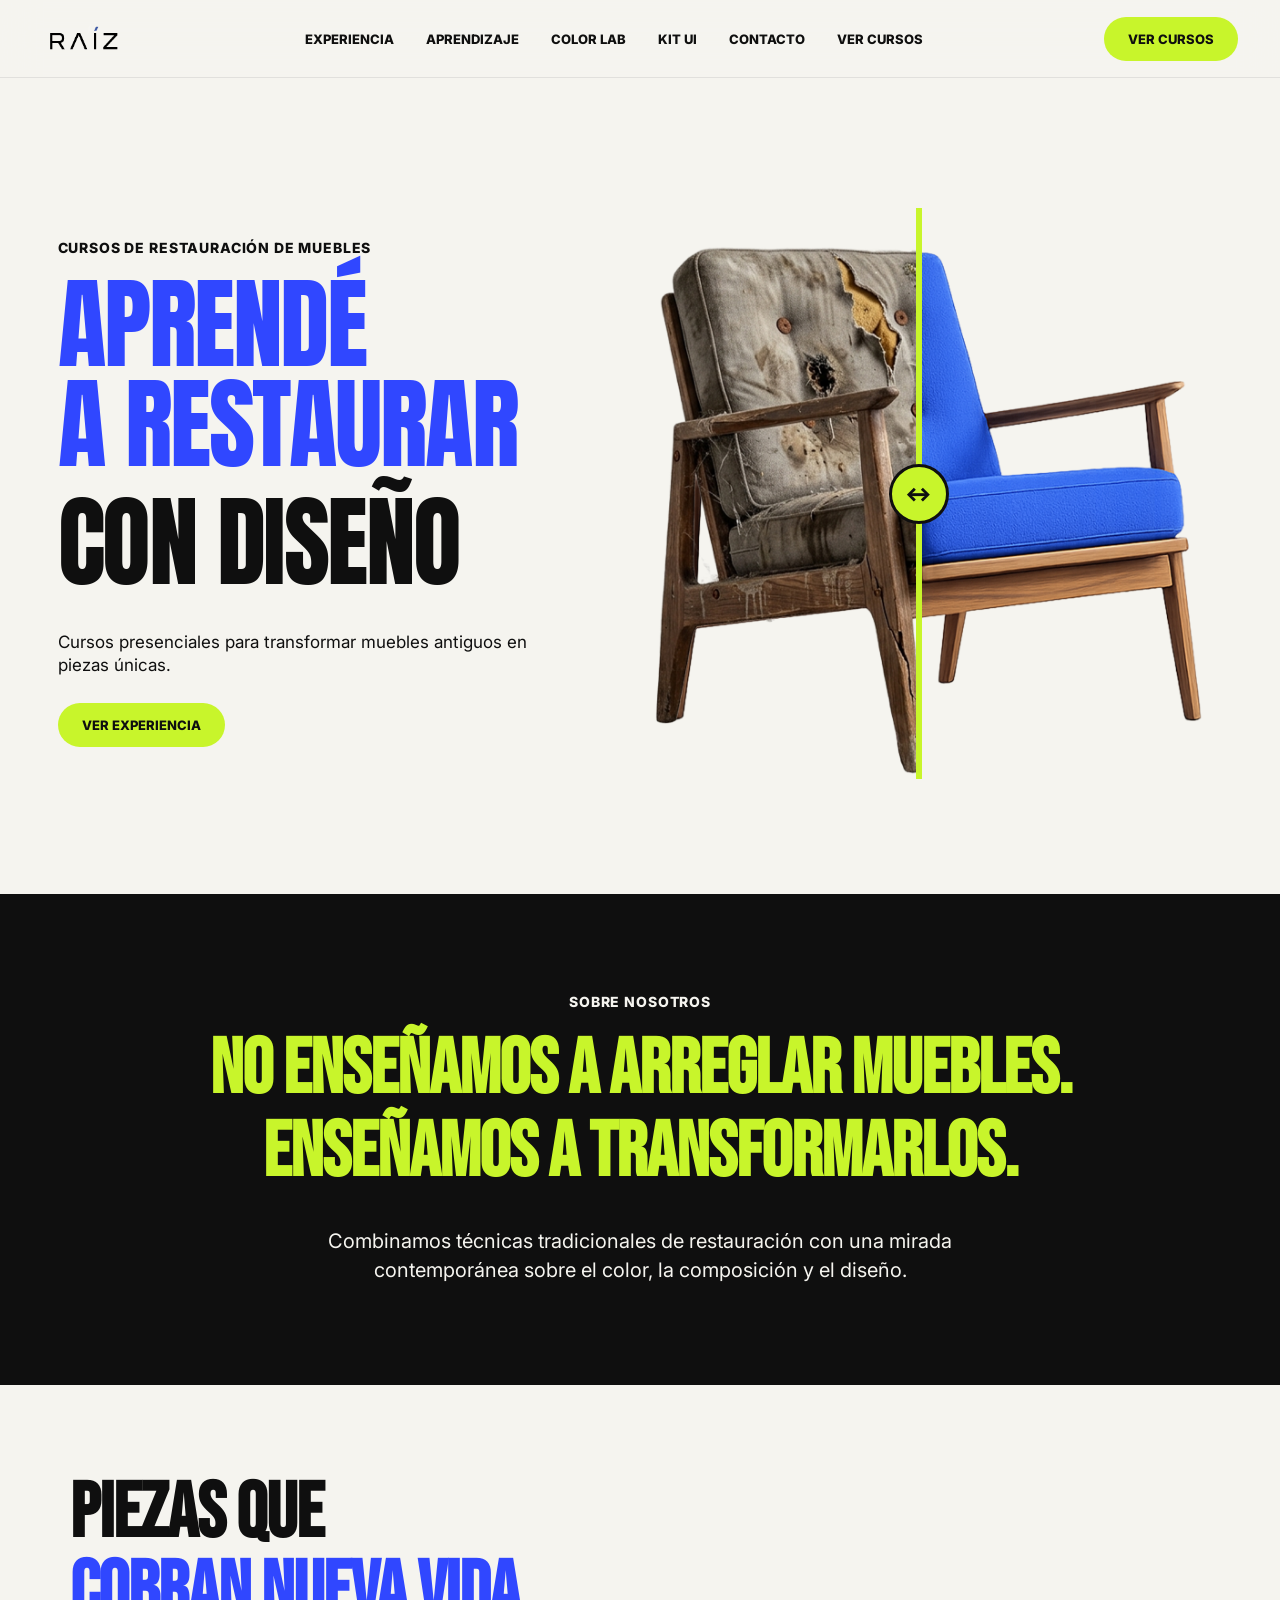
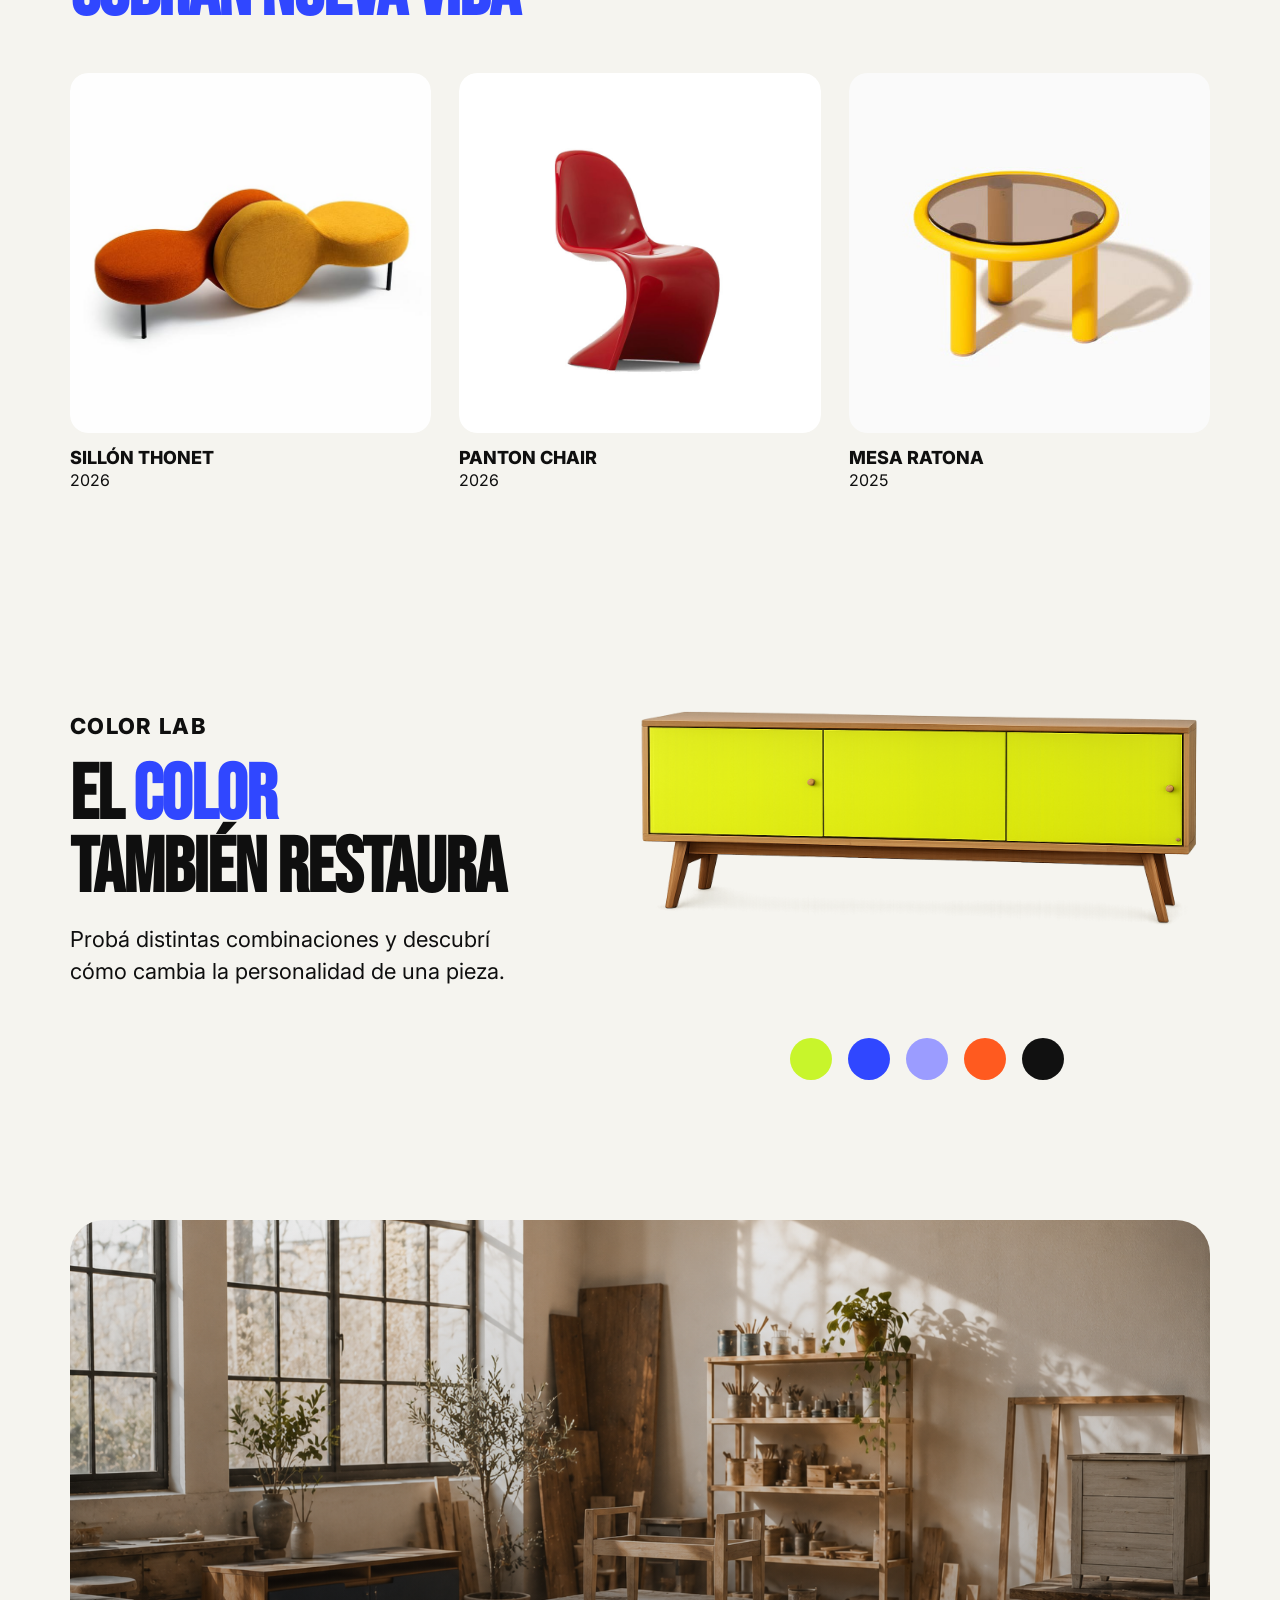
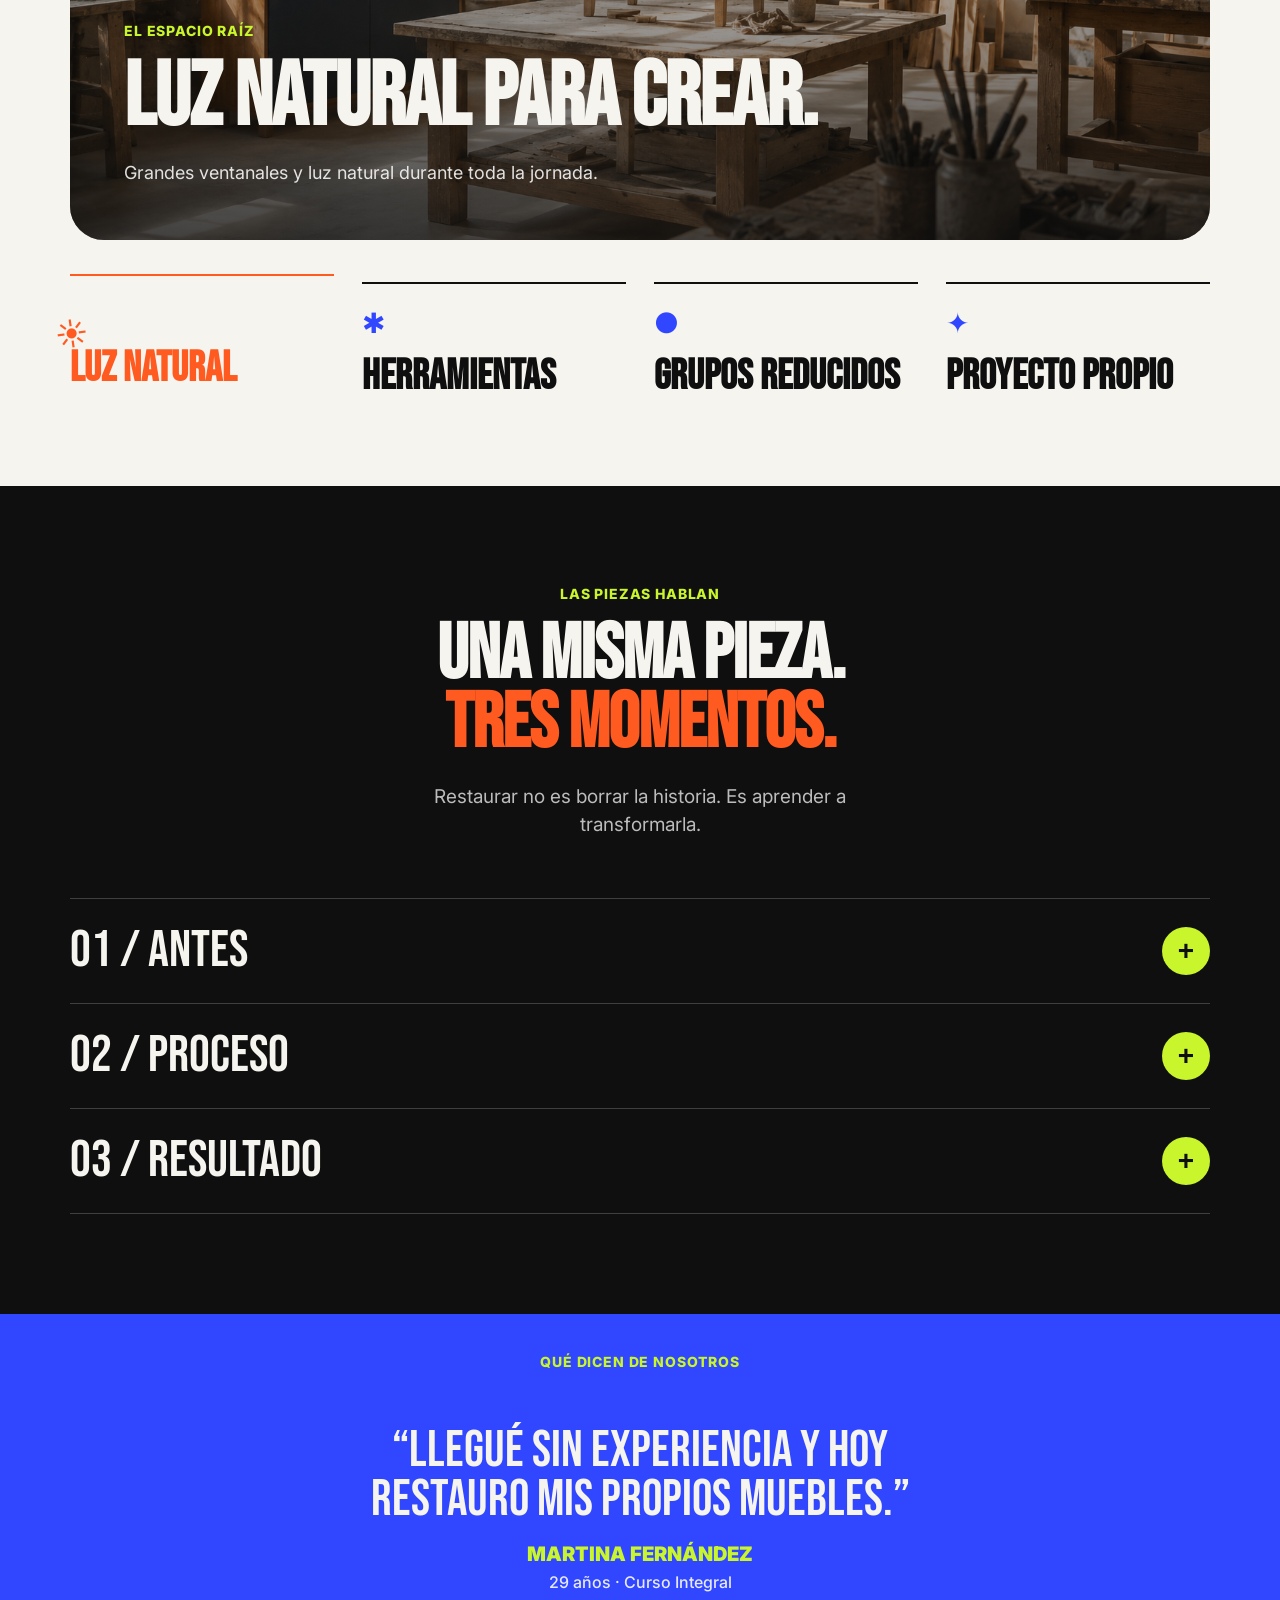
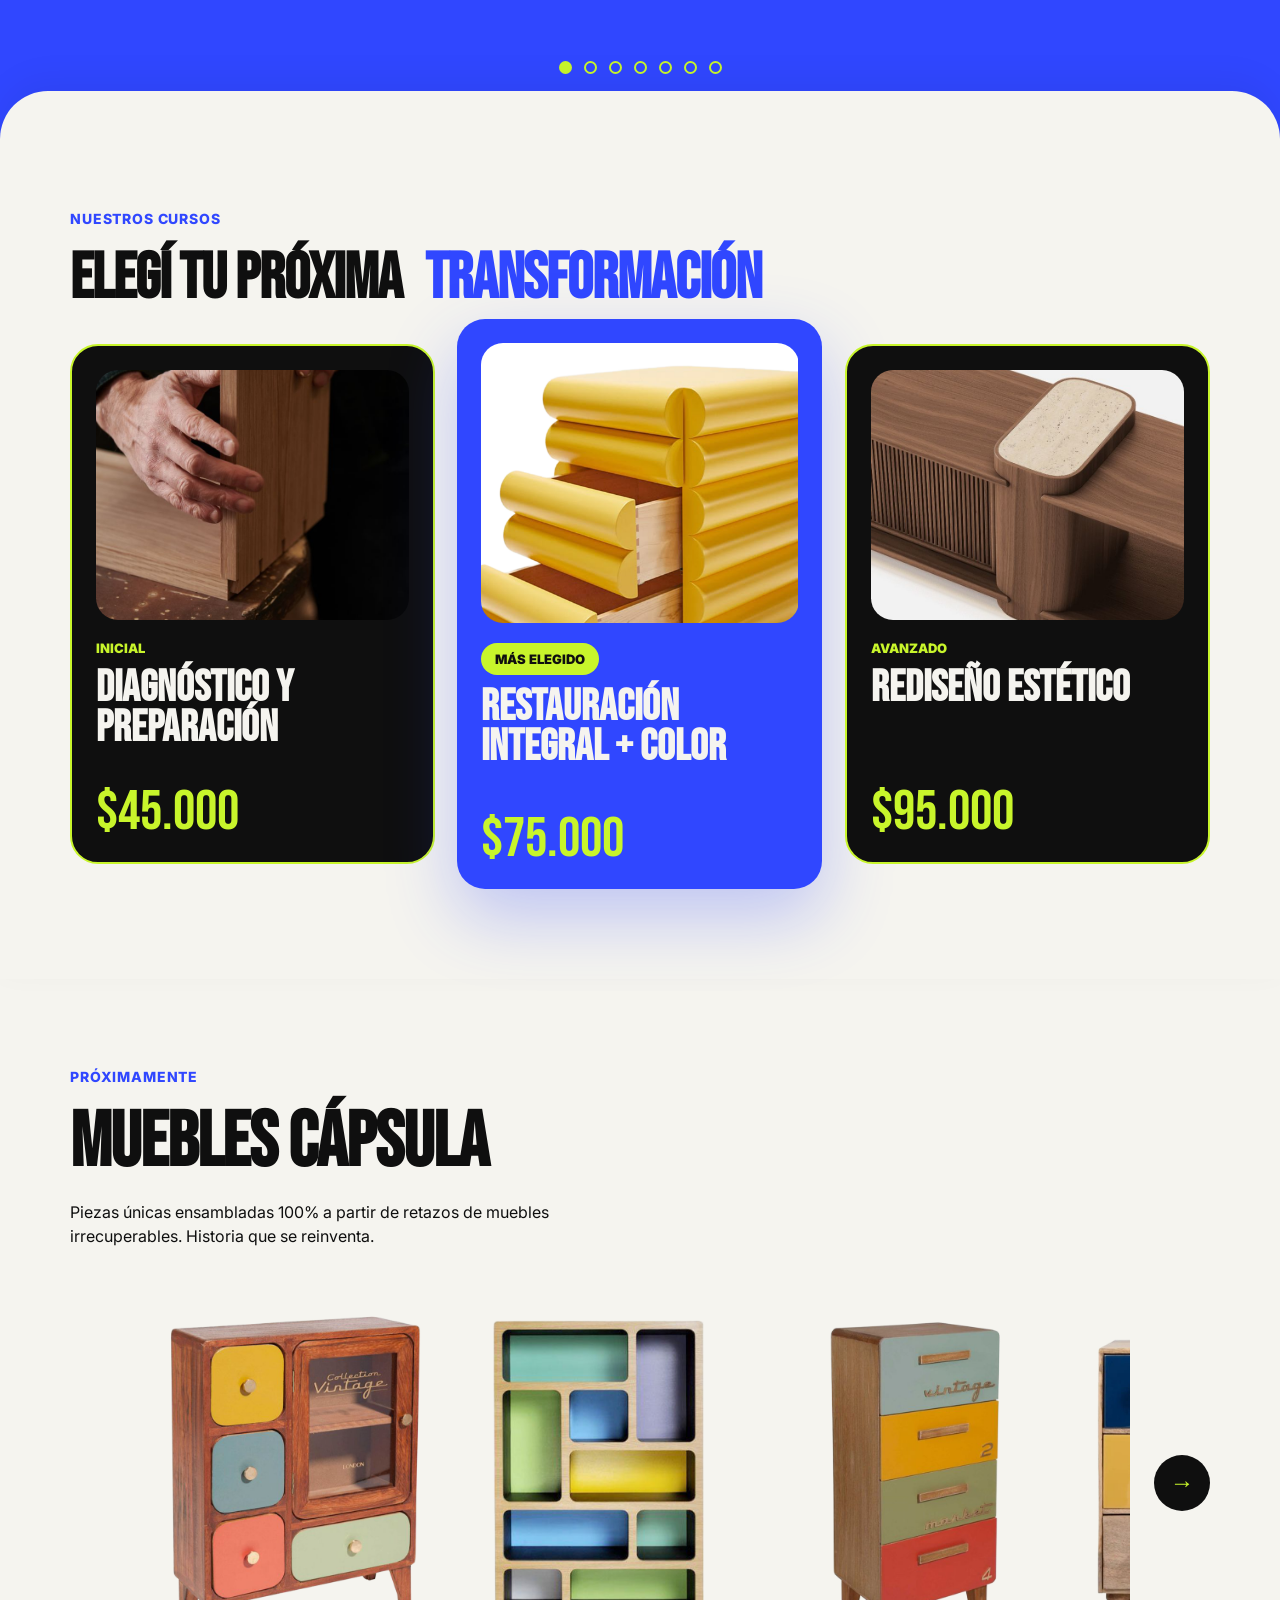
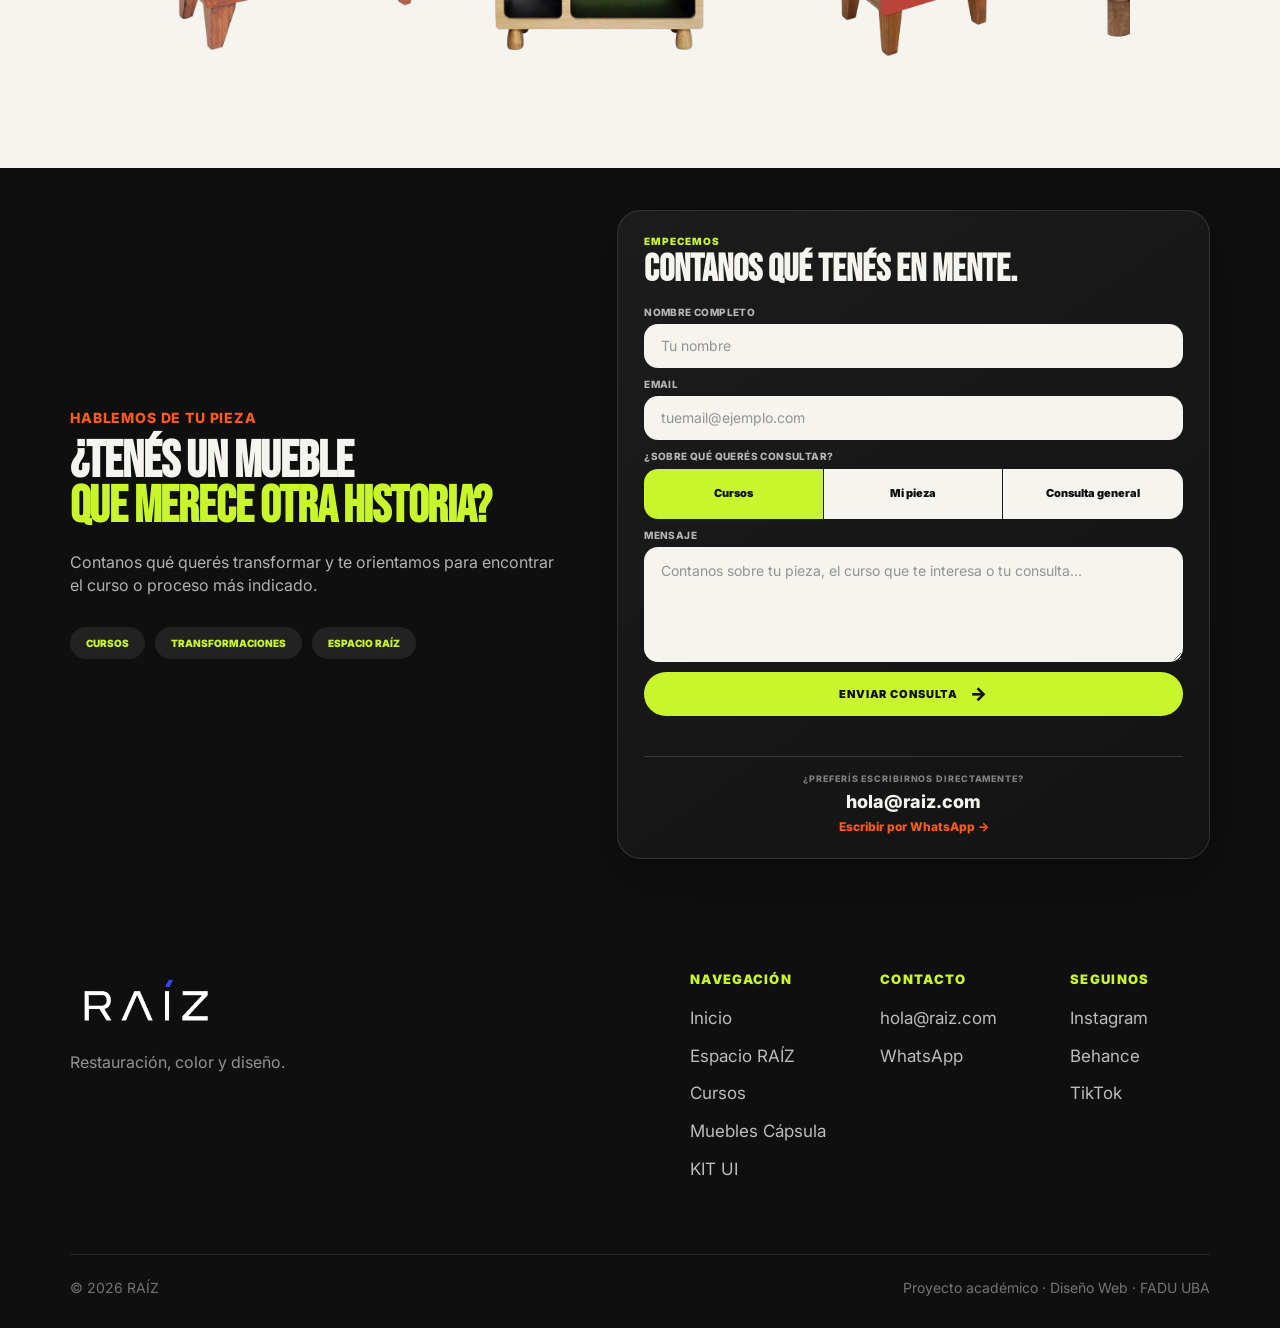
==== index.html @ 410e5477 "Initial commit" ====
<!DOCTYPE html>
<html lang="es">
<head>
  <meta charset="UTF-8" />
  <meta name="viewport" content="width=device-width, initial-scale=1.0" />
  <title>RAÍZ | Cursos de restauración de muebles</title>

  <link rel="stylesheet" href="style.css" />
  <link href="https://fonts.googleapis.com/css2?family=Bebas+Neue&family=Inter:wght@400;500;600;700;800&family=Space+Grotesk:wght@500;700&display=swap" rel="stylesheet">
</head>


<body>

<header class="header">
      <a href="#inicio" class="logo">

  <img
    src="./images/LOGO.png"
    alt="RAÍZ"
  >

</a>

    <nav class="nav" id="nav">

  <a href="#experiencia">Experiencia</a>
  <a href="#aprendizaje">Aprendizaje</a>
  <a href="#color-lab">Color Lab</a>
  <a href="kit-ui.html">Kit UI</a>
  <a href="#contacto">Contacto</a>

  <a href="#cursos" class="mobile-courses-link">
    Ver cursos
  </a>

</nav>

    <!-- ESTE QUEDA SOLO PARA DESKTOP -->
    <a href="#cursos" class="btn-header">
        Ver cursos
    </a>

    <button class="menu-btn" id="menuBtn">
        ☰
    </button>

</header>

<main>

<!-- HERO -->

<section class="hero" id="inicio">

  <!-- TEXTO -->

  <div class="hero-text">

    <p class="eyebrow">
      Cursos de restauración de muebles
    </p>

    <h1 class="hero-title">

      <span class="hero-blue">
        Aprendé<br>
        a restaurar
      </span>

      <span class="hero-black">
        con diseño
      </span>

    </h1>

    <p class="hero-description">
      Cursos presenciales para transformar muebles antiguos en
      piezas únicas.
    </p>

    <a
      href="#experiencia"
      class="btn-main hero-btn-desktop"
    >
      Ver experiencia
    </a>

  </div>


  <!-- COMPARADOR -->

  <div class="hero-image">

    <div
      class="compare-slider"
      id="compareSlider"
    >

      <!-- IMAGEN RESTAURADA -->

      <img
        src="./images/mueble-restaurado.png"
        alt="Mueble restaurado"
        class="compare-img compare-new"
        draggable="false"
      >


      <!-- CONTENEDOR QUE RECORTA LA IMAGEN VIEJA -->

      <div
        class="compare-old-wrapper"
        id="compareOldWrapper"
      >

        <img
          src="./images/mueble-viejo.png"
          alt="Mueble antes de restaurar"
          class="compare-img compare-old"
          draggable="false"
        >

      </div>


      <!-- LÍNEA DEL COMPARADOR -->

      <div
        class="compare-line"
        id="compareLine"
      >
        <span>↔</span>
      </div>

    </div>

  </div>


  <!-- BOTÓN SOLO MOBILE -->

  <a
    href="#experiencia"
    class="btn-main hero-btn-mobile"
  >
    Ver experiencia
  </a>

</section>

  <!-- SOBRE NOSOTROS -->
<section class="manifesto reveal" id="experiencia">

  <p class="eyebrow">Sobre nosotros</p>

  <h2>
    <span class="manifesto-desktop">
      No enseñamos a arreglar muebles.<br>
      Enseñamos a transformarlos.
    </span>

    <span class="manifesto-mobile">
      Restaurar<br>
      es diseñar.
    </span>
  </h2>

  <p>
    Combinamos técnicas tradicionales de restauración con una mirada contemporánea sobre el color, la composición y el diseño.
  </p>

</section>

<!-- PROYECTOS DESTACADOS -->

<section class="projects reveal" id="aprendizaje">
    <div class="projects-header">

        <div>
<h2>
    Piezas que<br>
    <span>cobran nueva vida</span>
</h2>
        </div>

    </div>

    <div class="projects-grid">

        <!-- PROYECTO 1 -->

        <article class="project-card reveal reveal-delay-1">

            <div class="project-flip">

                <!-- FRENTE -->

                <div class="project-front">
                    <img src="images/SILLON THONET.jpeg" alt="Sillón Thonet">
                </div>

                <!-- DORSO -->

                <div class="project-back">

                    <div class="project-back-content">

                        <span class="project-number">
                            PROYECTO 01
                        </span>

                        <h4>SILLÓN THONET</h4>

                        <div class="project-specs">

                            <div>
                                <small>AÑO</small>
                                <strong>2026</strong>
                            </div>

                            <div>
                                <small>TÉCNICA</small>
                                <strong>Tapizado</strong>
                            </div>

                            <div>
                                <small>NIVEL</small>
                                <strong>Intermedio</strong>
                            </div>

                            <div>
                                <small>CURSO</small>
                                <strong>Integral</strong>
                            </div>

                        </div>

                    </div>

                </div>

            </div>

            <h3>SILLÓN THONET</h3>
            <span>2026</span>

        </article>

        <!-- PROYECTO 2 -->

        <article class="project-card reveal reveal-delay-2">

            <div class="project-flip">

                <div class="project-front">
                    <img src="images/PANTON CHAIR.jpg" alt="Panton Chair">
                </div>

                <div class="project-back">

                    <div class="project-back-content">

                        <span class="project-number">
                            PROYECTO 02
                        </span>

                        <h4>PANTON CHAIR</h4>

                        <div class="project-specs">

                            <div>
                                <small>AÑO</small>
                                <strong>2026</strong>
                            </div>

                            <div>
                                <small>TÉCNICA</small>
                                <strong>Color</strong>
                            </div>

                            <div>
                                <small>NIVEL</small>
                                <strong>Inicial</strong>
                            </div>

                            <div>
                                <small>CURSO</small>
                                <strong>Color Lab</strong>
                            </div>

                        </div>

                    </div>

                </div>

            </div>

            <h3>PANTON CHAIR</h3>
            <span>2026</span>

        </article>

        <!-- PROYECTO 3 -->

        <article class="project-card reveal reveal-delay-3">

            <div class="project-flip">

                <div class="project-front">
                    <img src="images/Demain Jardin.jpeg" alt="Mesa Ratona">
                </div>

                <div class="project-back">

                    <div class="project-back-content">

                        <span class="project-number">
                            PROYECTO 03
                        </span>

                        <h4>MESA RATONA</h4>

                        <div class="project-specs">

                            <div>
                                <small>AÑO</small>
                                <strong>2025</strong>
                            </div>

                            <div>
                                <small>TÉCNICA</small>
                                <strong>Acabado</strong>
                            </div>

                            <div>
                                <small>NIVEL</small>
                                <strong>Avanzado</strong>
                            </div>

                            <div>
                                <small>CURSO</small>
                                <strong>Rediseño</strong>
                            </div>

                        </div>

                    </div>

                </div>

            </div>

            <h3>MESA RATONA</h3>
            <span>2025</span>

        </article>

    </div>

</section>

  <!-- COLOR LAB -->
<section class="color-lab reveal" id="colorlab">

    <div class="color-text reveal">
        <p class="eyebrow">Color Lab</p>
        <h2>
    El <span>color</span><br>
    también restaura
</h2>
        <p>
            Probá distintas combinaciones y descubrí cómo cambia la personalidad de una pieza.
        </p>
    </div>

    <div class="furniture-preview reveal reveal-delay-2">
        <img
            id="colorFurniture"
            src="images/MUEBLE VERDE.png"
            alt="Mueble">
        <div class="color-buttons">

            <button data-image="images/MUEBLE VERDE.png" style="background:#C8F52B"></button>

            <button data-image="images/MUEBLE AZUL.png" style="background:#3047FF"></button>

            <button data-image="images/MUEBLE VIOLETA.png" style="background:#9B9CFF"></button>

            <button data-image="images/MUEBLE NARANJA.png" style="background:#FF5A1F"></button>

            <button data-image="images/MUEBLE NEGRO.png" style="background:#111111"></button>

        </div>

    </div>

</section>

<!-- ESPACIO RAÍZ -->

<section class="space-section reveal" id="espacio">

  <!-- =========================
       VERSIÓN DESKTOP
  ========================== -->

  <div class="space-desktop">

    <div class="space-image reveal">

      <img
        id="spaceImage"
        src="./images/espacio-raiz.jpg"
        alt="Taller RAÍZ"
      >

      <div class="space-overlay">

        <p class="eyebrow">
          El espacio RAÍZ
        </p>

        <h2 id="spaceTitle">
          Luz natural para crear.
        </h2>

        <p
          class="space-description"
          id="spaceDescription"
        >
          Grandes ventanales y luz natural durante toda la jornada.
        </p>

      </div>

    </div>

    <div class="space-points reveal reveal-delay-2">

      <article
        class="space-point active"
        data-image="./images/espacio-raiz.jpg"
        data-title="Luz natural para crear"
        data-description="Grandes ventanales y luz natural durante toda la jornada."
      >
        <span>☀</span>
        <h3>Luz natural</h3>
      </article>

      <article
        class="space-point"
        data-image="./images/espacio-herramientas.jpg"
        data-title="Todo al alcance de tus manos"
        data-description="Trabajamos con herramientas reales para aprender cada etapa del proceso."
      >
        <span>✱</span>
        <h3>Herramientas</h3>
      </article>

      <article
        class="space-point"
        data-image="./images/espacio-grupos.jpg"
        data-title="Aprendizaje guiado"
        data-description="Clases personalizadas, grupos reducidos y seguimiento constante."
      >
        <span>●</span>
        <h3>Grupos reducidos</h3>
      </article>

      <article
        class="space-point"
        data-image="./images/espacio-proyecto.jpg"
        data-title="Tu pieza, tu transformación"
        data-description="Cada estudiante trabaja sobre un proyecto real y desarrolla su propia propuesta."
      >
        <span>✦</span>
        <h3>Proyecto propio</h3>
      </article>

    </div>

  </div>

  <!-- =========================
       VERSIÓN MOBILE
  ========================== -->

  <div class="space-mobile-carousel">

    <div class="space-mobile-header">

      <p class="eyebrow">
        Espacio RAÍZ
      </p>

      <h2>
        Así se vive<br>
        un curso RAÍZ
      </h2>

    </div>

    <div
      class="space-mobile-slider"
      id="spaceMobileSlider"
    >

      <div
        class="space-mobile-track"
        id="spaceMobileTrack"
      >

        <article class="space-mobile-slide">

          <img
            src="./images/espacio-herramientas.jpg"
            alt="Herramientas del taller"
          >

          <div class="space-mobile-caption">

            <span>01</span>

            <h3>Herramientas</h3>

            <p>
              Todo lo necesario para trabajar cada pieza durante el curso.
            </p>

          </div>

        </article>

        <article class="space-mobile-slide">

          <img
            src="./images/espacio-grupos.jpg"
            alt="Grupo reducido trabajando en el taller"
          >

          <div class="space-mobile-caption">

            <span>02</span>

            <h3>Grupos reducidos</h3>

            <p>
              Clases cercanas y con acompañamiento constante.
            </p>

          </div>

        </article>

        <article class="space-mobile-slide">

          <img
            src="./images/espacio-raiz.jpg"
            alt="Taller con luz natural"
          >

          <div class="space-mobile-caption">

            <span>03</span>

            <h3>Luz natural</h3>

            <p>
              Un espacio luminoso y cómodo para trabajar.
            </p>

          </div>

        </article>

        <article class="space-mobile-slide">

          <img
            src="./images/espacio-proyecto.jpg"
            alt="Proyecto propio en el taller"
          >

          <div class="space-mobile-caption">

            <span>04</span>

            <h3>Proyecto propio</h3>

            <p>
              Trabajás sobre una pieza real y te la llevás terminada.
            </p>

          </div>

        </article>

      </div>

    </div>

    <div
      class="space-mobile-dots"
      id="spaceMobileDots"
    >

      <button
        class="space-mobile-dot active"
        aria-label="Ver Herramientas"
      ></button>

      <button
        class="space-mobile-dot"
        aria-label="Ver Grupos reducidos"
      ></button>

      <button
        class="space-mobile-dot"
        aria-label="Ver Luz natural"
      ></button>

      <button
        class="space-mobile-dot"
        aria-label="Ver Proyecto propio"
      ></button>

    </div>

  </div>

</section>

<!-- LAS PIEZAS HABLAN / TRANSFORMACIÓN -->

<section class="story-transform reveal" id="transformacion">

  <div class="story-transform-header reveal">

    <p class="eyebrow">
      Las piezas hablan
    </p>

    <h2>
      Una misma pieza.<br>
      <span>Tres momentos.</span>
    </h2>

    <p>
      Restaurar no es borrar la historia.
      Es aprender a transformarla.
    </p>

  </div>

  <div class="story-accordion">

    <!-- 01 / ANTES -->

    <article class="story-panel reveal reveal-delay-1">

      <button
        class="story-trigger"
        type="button"
        aria-expanded="false"
      >
        <span>01 / Antes</span>
        <strong>+</strong>
      </button>

      <div class="story-content">

        <div class="story-image">

          <img
            src="./images/historia-antes.jpg"
            alt="Mueble antes de ser restaurado"
          >

          <div class="story-overlay">

            <h3>Mirar antes de intervenir</h3>

            <p>
              Analizamos el estado de la pieza, sus materiales,
              sus daños y todo aquello que todavía puede conservarse.
            </p>

          </div>

        </div>

      </div>

    </article>

    <!-- 02 / PROCESO -->

    <article class="story-panel reveal reveal-delay-2">

      <button
        class="story-trigger"
        type="button"
        aria-expanded="false"
      >
        <span>02 / Proceso</span>
        <strong>+</strong>
      </button>

      <div class="story-content">

        <div class="story-image">

          <img
            src="./images/historia-proceso.jpg"
            alt="Mueble durante el proceso de restauración"
          >

          <div class="story-overlay">

            <h3>Transformar con criterio</h3>

            <p>
              Reparamos, probamos materiales y exploramos
              nuevas decisiones de color, forma y terminación.
            </p>

          </div>

        </div>

      </div>

    </article>

    <!-- 03 / RESULTADO -->

    <article class="story-panel reveal reveal-delay-3">

      <button
        class="story-trigger"
        type="button"
        aria-expanded="false"
      >
        <span>03 / Resultado</span>
        <strong>+</strong>
      </button>

      <div class="story-content">

        <div class="story-image">

          <img
            src="./images/historia-resultado.jpg"
            alt="Mueble completamente restaurado"
          >

          <div class="story-overlay">

            <h3>Una nueva identidad</h3>

            <p>
              La pieza conserva su historia, pero vuelve a habitar
              el presente con una estética completamente renovada.
            </p>

          </div>

        </div>

      </div>

    </article>

  </div>

</section>

<!-- TESTIMONIOS -->

<section class="testimonials reveal" id="testimonios">

  <p class="eyebrow">Qué dicen de nosotros</p>

  <div class="testimonial-desktop">

    <div class="testimonial-quote">

      <p id="testimonialText">
        “Llegué sin saber usar una lija y terminé restaurando un mueble que hoy es el protagonista de mi living.”
      </p>

      <strong id="testimonialName">
        Martina Fernández
      </strong>

      <span id="testimonialInfo">
        29 años · Curso Integral
      </span>

    </div>

    <div class="testimonial-dots">

      <button class="dot active" data-testimonial="0" aria-label="Testimonio 1"></button>
      <button class="dot" data-testimonial="1" aria-label="Testimonio 2"></button>
      <button class="dot" data-testimonial="2" aria-label="Testimonio 3"></button>
      <button class="dot" data-testimonial="3" aria-label="Testimonio 4"></button>
      <button class="dot" data-testimonial="4" aria-label="Testimonio 5"></button>
      <button class="dot" data-testimonial="5" aria-label="Testimonio 6"></button>
      <button class="dot" data-testimonial="6" aria-label="Testimonio 7"></button>

    </div>

  </div>

</section>

  <!-- CURSOS -->
<section class="courses reveal" id="cursos">
    <div class="section-title">
    <div>
      <p class="eyebrow">Nuestros cursos</p>
      <h2>
  Elegí tu próxima
  <span class="title-blue">transformación</span>
</h2>
    </div>
  </div>

  <div class="course-grid">

    <!-- CURSO 1 -->
    <article class="course-card reveal reveal-delay-1">
      <div class="course-flip">

        <div class="course-front">
          <img src="./images/INICIAL.jpg" alt="Curso inicial" class="course-img">
          <p class="course-tag">Inicial</p>
          <h3>Diagnóstico y preparación</h3>
          <h4>$45.000</h4>
        </div>

        <div class="course-back">
          <p class="course-tag">Inicial</p>
          <h3>Diagnóstico y preparación</h3>

          <ul class="course-list">
            <li>1 clase presencial</li>
            <li>Materiales incluidos</li>
            <li>Sin experiencia previa</li>
          </ul>

          <p class="course-description">
            Aprendé a leer una pieza, detectar problemas y preparar la superficie antes de intervenirla.
          </p>

          <a href="curso.html">Inscribirme</a>
        </div>

      </div>
    </article>

    <!-- CURSO 2 -->
    <article class="course-card featured reveal reveal-delay-2">
      <div class="course-flip">

        <div class="course-front">
          <img src="./images/Maselegido.png" alt="Curso restauración integral" class="course-img">
          <p class="course-tag">Más elegido</p>
          <h3>Restauración integral + color</h3>
          <h4>$75.000</h4>
        </div>

        <div class="course-back">
          <p class="course-tag">Más elegido</p>
          <h3>Restauración integral + color</h3>

          <ul class="course-list">
            <li>4 clases presenciales</li>
            <li>Seguimiento personalizado</li>
            <li>Proyecto final propio</li>
          </ul>

          <p class="course-description">
            El proceso completo para reparar, preparar, pintar y terminar una pieza con criterio visual.
          </p>

          <a href="curso.html">Inscribirme</a>
        </div>

      </div>
    </article>

    <!-- CURSO 3 -->
    <article class="course-card reveal reveal-delay-3">
      <div class="course-flip">

        <div class="course-front">
          <img src="./images/Avanzado.jpg" alt="Curso avanzado" class="course-img">
          <p class="course-tag">Avanzado</p>
          <h3>Rediseño estético</h3>
          <h4>$95.000</h4>
        </div>

        <div class="course-back">
          <p class="course-tag">Avanzado</p>
          <h3>Rediseño estético</h3>

          <ul class="course-list">
            <li>3 clases presenciales</li>
            <li>Color + composición</li>
            <li>Terminaciones premium</li>
            <li>Mirada de diseño</li>
          </ul>

          <p class="course-description">
            Para transformar piezas desde una búsqueda más creativa, estética y contemporánea.
          </p>

          <a href="curso.html">Inscribirme</a>
        </div>

      </div>
    </article>

  </div>
</section>

 
  <!-- MUEBLES CÁPSULA -->
<section class="capsule reveal">

  <div class="section-title">
    <div>
      <p class="eyebrow">PRÓXIMAMENTE</p>
      <h2>MUEBLES CÁPSULA</h2>
      <p>
        Piezas únicas ensambladas 100% a partir de retazos de muebles irrecuperables.
        Historia que se reinventa.
      </p>
    </div>
  </div>

  <div class="capsule-carousel">

    <button class="capsule-arrow capsule-prev hidden">←</button>

    <div class="capsule-slider">
      <div class="capsule-track">

        <article class="capsule-item reveal reveal-delay-1">
          <img src="./images/CAPSULA 1.png" alt="Mueble cápsula">
          <div class="capsule-info">
            <span>2026</span>
            <h3>Biblioteca Modular</h3>
            <p>Combinación de compartimentos abiertos con una paleta inspirada en el diseño escandinavo.</p>
          </div>
        </article>

        <article class="capsule-item reveal reveal-delay-2">
          <img src="./images/CAPSULA 2.png" alt="Mueble cápsula">
          <div class="capsule-info">
            <span>2025</span>
            <h3>Vitrina Retro</h3>
            <p>Restauración de una pieza vintage con frentes renovados en tonos pastel.</p>
          </div>
        </article>

        <article class="capsule-item reveal reveal-delay-3">
          <img src="./images/CAPSULA 4.png" alt="Mueble cápsula">
          <div class="capsule-info">
            <span>2024</span>
            <h3>Cajonera Vintage</h3>
            <p>Intervención cromática sobre una cajonera clásica.</p>
          </div>
        </article>

        <article class="capsule-item reveal reveal-delay-4">
          <img src="./images/CAPSULA 5.png" alt="Mueble cápsula">
          <div class="capsule-info">
            <span>2023</span>
            <h3>Cómoda Cromática</h3>
            <p>Rediseño basado en bloques de color y madera natural.</p>
          </div>
        </article>

        <article class="capsule-item reveal reveal-delay-4">
          <img src="./images/CAPSULA 6.png" alt="Mueble cápsula">
          <div class="capsule-info">
            <span>2022</span>
            <h3>Mesa de Noche Modular</h3>
            <p>Juego de texturas inspirado en el diseño contemporáneo.</p>
          </div>
        </article>

      </div>
    </div>

    <button class="capsule-arrow capsule-next">→</button>

  </div>

</section>

  <!-- CONTACTO -->

<section class="contact-section reveal" id="contacto">

  <div class="contact-layout">

    <!-- COLUMNA IZQUIERDA -->

    <div class="contact-intro">

      <p class="eyebrow">
        Hablemos de tu pieza
      </p>

      <h2>
        ¿Tenés un mueble<br>
        <span>que merece otra historia?</span>
      </h2>

      <p class="contact-intro-text">
        Contanos qué querés transformar y te orientamos
        para encontrar el curso o proceso más indicado.
      </p>

          <div class="contact-tags">

  <span>CURSOS</span>
  <span>TRANSFORMACIONES</span>
  <span>ESPACIO RAÍZ</span>

</div>
    </div>

    <!-- COLUMNA DERECHA -->

    <div class="contact-form-panel">

      <div class="contact-form-heading">

        <span>
          Empecemos
        </span>

        <h3>
          Contanos qué tenés en mente.
        </h3>

      </div>

      <form class="contact-form" id="contactForm">

        <div class="contact-field">

          <label for="contactName">
            Nombre completo
          </label>

          <input
            type="text"
            id="contactName"
            name="name"
            placeholder="Tu nombre"
            autocomplete="name"
            required
          >

        </div>

        <div class="contact-field">

          <label for="contactEmail">
            Email
          </label>

          <input
            type="email"
            id="contactEmail"
            name="email"
            placeholder="tuemail@ejemplo.com"
            autocomplete="email"
            required
          >

        </div>

        <fieldset class="contact-options">

          <legend>
            ¿Sobre qué querés consultar?
          </legend>

          <div class="contact-options-grid">

            <label class="contact-option">

              <input
                type="radio"
                name="consultation"
                value="curso"
                checked
              >

              <span>
                Cursos
              </span>

            </label>

            <label class="contact-option">

              <input
                type="radio"
                name="consultation"
                value="pieza"
              >

              <span>
                Mi pieza
              </span>

            </label>

            <label class="contact-option">

              <input
                type="radio"
                name="consultation"
                value="general"
              >

              <span>
                Consulta general
              </span>

            </label>

          </div>

        </fieldset>

        <div class="contact-field">

          <label for="contactMessage">
            Mensaje
          </label>

          <textarea
            id="contactMessage"
            name="message"
            placeholder="Contanos sobre tu pieza, el curso que te interesa o tu consulta..."
            rows="7"
            required
          ></textarea>

        </div>

        <button
          type="submit"
          class="contact-submit"
        >
          Enviar consulta
          <span>→</span>
        </button>

        <p
          class="contact-feedback"
          id="contactFeedback"
          aria-live="polite"
        ></p>

      </form>

      <div class="contact-direct">

        <p>
          ¿Preferís escribirnos directamente?
        </p>

        <a href="mailto:hola@raiz.com">
          hola@raiz.com
        </a>

        <a
          href="#"
          class="contact-whatsapp"
        >
          Escribir por WhatsApp →
        </a>

      </div>

    </div>

  </div>

</section>

</main>

<!-- FOOTER -->

<footer class="footer reveal">

    <div class="footer-top">

        <div class="footer-logo">

  <img
    src="./images/LOGO BLANCO.png"
    alt="RAÍZ"
  >
  <p class="footer-tagline">
  Restauración, color y diseño.
</p>

</div>

        <div class="footer-columns">

            <div>

                <span>NAVEGACIÓN</span>

                <a href="#hero">Inicio</a>
                <a href="#experiencia">Espacio RAÍZ</a>
                <a href="#cursos">Cursos</a>
                <a href="#capsula">Muebles Cápsula</a>
                <a href="kit-ui.html">KIT UI</a>

            </div>

            <div>

                <span>CONTACTO</span>

                <a href="mailto:hola@raiz.com">hola@raiz.com</a>
                <a href="#">WhatsApp</a>

            </div>

            <div>

                <span>SEGUINOS</span>

                <a href="#">Instagram</a>
                <a href="#">Behance</a>
                <a href="#">TikTok</a>

            </div>

        </div>

    </div>

    <div class="footer-bottom">

        <p>
            © 2026 RAÍZ
        </p>

        <p>
            Proyecto académico · Diseño Web · FADU UBA
        </p>

    </div>

</footer>

<script src="script.js"></script>
</body>
</html>
---- style.css ----
@import url("https://fonts.googleapis.com/css2?family=Anton&family=Bebas+Neue&family=Inter:wght@400;600;700;800&family=Space+Grotesk:wght@400;500;600;700&display=swap");
html,
body {
  max-width: 100%;
  overflow-x: hidden;
}
.compare-range {
  pointer-events: none !important;
}

* {
  margin: 0;
  padding: 0;
  box-sizing: border-box;
}

:root {
  --black: #0f0f0f;
  --white: #f5f4ef;
  --green: #c8f52b;
  --blue: #3047ff;
  --lavanda: #9b9cff;
  --orange: #ff5a1f;
}

body {
  background: var(--white);
  color: var(--black);
  font-family: "Inter", sans-serif;
}

html,
body{
    max-width:100%;
    overflow-x:hidden;
    overflow-y:scroll;
}

img {
  width: 100%;
  display: block;
}

a {
  color: inherit;
  text-decoration: none;
}

.header {
  height: 78px;
  padding: 0 42px;
  display: flex;
  align-items: center;
  justify-content: space-between;
  transform:translateZ(0);
  border-bottom: 1px solid rgba(0, 0, 0, 0.08);
}

header,
.site-header {
  position: fixed;

  top: 0;
  left: 0;

  width: 100%;

  z-index: 9999;

  background: rgba(245,244,239,.88);

  backdrop-filter: blur(18px);
  -webkit-backdrop-filter: blur(18px);

  transition:
    background .3s ease,
    box-shadow .3s ease;
}
body {
  padding-top: 78px;
}
header.scrolled {
  box-shadow:
    0 10px 30px rgba(0,0,0,.08);
}

.footer-logo img {
  width: 150px;
  height: auto;
}

.nav a {
  position: relative;
  transition: color .25s ease;
}

.nav a::after {
  content: "";

  position: absolute;
  left: 0;
  bottom: -7px;

  width: 100%;
  height: 2px;

  background: var(--blue);

  transform: scaleX(0);
  transform-origin: right;

  transition: transform .25s ease;
}

.nav a:hover {
  color: var(--blue);
}

.nav a:hover::after {
  transform: scaleX(1);
  transform-origin: left;
}
.nav {
  display: flex;
  gap: 32px;
  font-size: 13px;
  font-weight: 800;
  text-transform: uppercase;
}
.logo img {
  display: block;

  width: auto;
  height: 34px;

  transition: .3s;
}
.btn-header,
.btn-main,
.btn-dark {
  background: var(--green);
  color: var(--black);
  padding: 14px 24px;
  border-radius: 40px;
  font-size: 13px;
  font-weight: 800;
  text-transform: uppercase;
  display: inline-block;
}

.btn-dark {
  background: var(--black);
  color: var(--green);
}

.btn-outline {
  border: 1px solid var(--black);
  padding: 13px 20px;
  font-size: 13px;
  font-weight: 800;
  text-transform: uppercase;
  display: inline-block;
}

.btn-outline.white {
  border-color: var(--white);
  color: var(--white);
}

.menu-btn {
  display: none;
  background: none;
  border: none;
  font-size: 28px;
}

.eyebrow {
  font-size: 12px;
  font-weight: 800;
  text-transform: uppercase;
  letter-spacing: 0.06em;
  margin-bottom: 16px;
}

h1,
h2 {
  font-family: "Bebas Neue", sans-serif;
  letter-spacing: -1px;
}

h1 {
  font-size: clamp(78px, 8.5vw, 145px);
  line-height: 1.08;
}

h2 {
  font-size: clamp(56px, 6vw, 110px);
  line-height: 1.02;
}


/* ==================================================
   HERO
================================================== */

.hero {
  position: relative;

  width: 100%;
  min-height: calc(100vh - 84px);

  padding: 65px 4.5% 50px;

  display: grid;
  grid-template-columns: minmax(0, 0.92fr) minmax(0, 1.08fr);
  align-items: center;
  gap: 40px;

  overflow: hidden;
}


/* ==================================================
   TEXTO
================================================== */

.hero-text {
  position: relative;
  z-index: 2;

  width: 100%;
  max-width: 650px;
}

.eyebrow {
  margin: 0 0 18px;

  font-family: "Inter", sans-serif;
  font-size: 14px;
  font-weight: 800;
  line-height: 1.2;
  text-transform: uppercase;
}

.hero-title {
  margin: 0;

  font-family: "Anton", sans-serif;
  font-size: clamp(88px, 7.8vw, 145px);
  font-weight: 400;
  line-height: 1;
  letter-spacing: -0.025em;
  text-transform: uppercase;
}

.hero-title span {
  display: block;
  font-family: "Anton", sans-serif;
}

.hero-blue {
  color: var(--blue, #3047ff);
}

.hero-black {
  margin-top: 18px;
  color: var(--black, #0f0f0f);
}

.hero-description {
  max-width: 580px;
  margin: 38px 0 26px;

  font-family: "Inter", sans-serif;
  font-size: clamp(17px, 1.25vw, 21px);
  line-height: 1.35;
}

.hero-btn-desktop {
  display: inline-flex;
}

.hero-btn-mobile {
  display: none;
}


/* ==================================================
   CONTENEDOR DE LA IMAGEN
================================================== */

.hero-image {
  position: relative;

  width: 100%;
  height: 620px;
  min-width: 0;

  display: flex;
  align-items: center;
  justify-content: center;
}


/* ==================================================
   COMPARADOR
================================================== */

.compare-slider {
  position: relative;

  width: 100%;
  max-width: 760px;
  height: 620px;

  overflow: hidden;

  cursor: ew-resize;
  user-select: none;
  touch-action: none;
  -webkit-user-select: none;
}


/* ==================================================
   IMÁGENES
================================================== */

.compare-img {
  position: absolute;
  inset: 0;

  width: 100%;
  height: 100%;

  display: block;

  object-fit: contain;
  object-position: center;

  pointer-events: none;
  user-select: none;
  -webkit-user-drag: none;

  /*
    Las dos imágenes deben tener exactamente
    el mismo transform.
  */

  transform: scale(1.50);
  transform-origin: center;
}

.compare-new {
  z-index: 1;
}


/* ==================================================
   CONTENEDOR DE LA IMAGEN VIEJA
================================================== */

/*
  El recorte se aplica sobre este contenedor,
  no sobre la imagen escalada.

  De esta manera, el límite de la imagen vieja
  siempre coincide con la línea verde.
*/

.compare-old-wrapper {
  position: absolute;
  inset: 0;

  z-index: 2;

  overflow: hidden;

  clip-path: inset(0 50% 0 0);
  -webkit-clip-path: inset(0 50% 0 0);

  pointer-events: none;
  will-change: clip-path;
}

.compare-old {
  z-index: 2;
}


/* ==================================================
   LÍNEA VERDE
================================================== */

.compare-line {
  position: absolute;

  top: 4%;
  bottom: 4%;
  left: 50%;

  z-index: 5;

  width: 6px;

  background-color: var(--green, #c8f52b);

  transform: translateX(-50%);

  pointer-events: none;
  will-change: left;
}


/* ==================================================
   BOTÓN REDONDO
================================================== */

.compare-line span {
  position: absolute;

  top: 50%;
  left: 50%;

  width: 60px;
  height: 60px;

  display: flex;
  align-items: center;
  justify-content: center;

  border: 3px solid var(--black, #0f0f0f);
  border-radius: 50%;

  background-color: var(--green, #c8f52b);
  color: var(--black, #0f0f0f);

  font-family: "Inter", sans-serif;
  font-size: 20px;
  font-weight: 900;
  line-height: 1;

  transform: translate(-50%, -50%);
  transition: transform 0.15s ease;
}

.compare-slider.is-dragging .compare-line span {
  transform: translate(-50%, -50%) scale(1.06);
}


/* ==================================================
   MOBILE PEQUEÑO
================================================== */

@media (max-width: 480px) {

  .hero {
    padding-inline: 16px;
  }

  .hero-title {
    font-size: clamp(58px, 20vw, 82px);
  }

  .hero-image,
  .compare-slider {
    height: 350px;
  }

  .compare-img {
    transform: scale(1.12);
  }

  .compare-line span {
    width: 46px;
    height: 46px;
  }
}


/* MANIFIESTO */

.manifesto {
  background: var(--black);
  color: var(--white);
  padding: 100px 70px;
  text-align: center;
  display: flex;
  flex-direction: column;
  align-items: center;
}

.manifesto h2 {
  color: var(--green);
  max-width: 1300px;
  margin: 0 auto;
  text-align: center;
  line-height: 1.08;
}

.manifesto p:last-child {
  margin-top: 32px;
  max-width: 650px;
  font-size: 20px;
  line-height: 1.45;
  margin-left: auto;
  margin-right: auto;
}

.manifesto-desktop {
  display: block;
}

.manifesto-mobile {
  display: none;
}

/* SECCIONES GENERALES */

.section-title {
  display: flex;
  justify-content: space-between;
  align-items: flex-end;
  margin-bottom: 45px;
}


/* PROYECTOS */

.projects {
  padding: 90px 70px;
  background: var(--white);
}

.projects-header {
  display: flex;
  justify-content: space-between;
  align-items: flex-end;
  margin-bottom: 42px;
}

.projects-header h2 {
  max-width: 1000px;
}

.projects h2 span{
    color:var(--blue);
}

.projects-grid {
  display: grid;
  grid-template-columns: repeat(3, 1fr);
  gap: 28px;
  margin-top: 18px;
}

.project-card {
  width: 100%;
}

.project-flip {
  width: 100%;
  height: 360px;
  position: relative;
  border-radius: 18px;
  overflow: hidden;
  perspective: 1000px;
  cursor: pointer;
}

.project-front,
.project-back {
  position: absolute;
  inset: 0;
  border-radius: 18px;
  overflow: hidden;
  backface-visibility: hidden;
  transition: transform .65s ease;
}

.project-front img {
  width: 100%;
  height: 100%;
  object-fit: cover;
}

.project-back {
  background:
    linear-gradient(rgba(255,255,255,.55), rgba(255,255,255,.55)),
    repeating-linear-gradient(
      45deg,
      #f2f2ee 0px,
      #f2f2ee 6px,
      #e8e8e2 6px,
      #e8e8e2 7px
    );

  color: var(--black);
  transform: rotateY(180deg);
  padding: 24px;
  border: 1px solid rgba(0,0,0,.12);

  box-shadow: inset 0 0 0 1px rgba(255,255,255,.55);
}

.project-card:hover .project-front,
.project-card.active .project-front {
  transform: rotateY(180deg);
}

.project-card:hover .project-back,
.project-card.active .project-back {
  transform: rotateY(360deg);
}

/* FICHA TÉCNICA */

.project-back-content {
  width: 100%;
  height: 100%;
  display: flex;
  flex-direction: column;
}

.project-number {
  color: var(--blue);
  font-size: 11px;
  font-weight: 900;
  text-transform: uppercase;
  letter-spacing: .08em;
}

.project-back-content h4 {
  font-family: "Bebas Neue", sans-serif;
  font-size: 44px;
  line-height: .9;
  margin: 18px 0 34px;
  color: var(--black);
}

.project-specs {
  display: flex;
  flex-direction: column;
  gap: 16px;
  margin-top: auto;
}

.project-specs div {
  display: flex;
  justify-content: space-between;
  align-items: center;
  gap: 14px;
  padding-bottom: 10px;
  border-bottom: 1px solid rgba(0,0,0,.12);
}

.project-specs small {
  font-size: 11px;
  font-weight: 800;
  letter-spacing: .08em;
  text-transform: uppercase;
  color: rgba(0,0,0,.45);
}

.project-specs strong {
  font-size: 15px;
  font-weight: 800;
  color: var(--blue);
  text-align: right;
}

.project-card h3 {
  margin-top: 14px;
  font-size: 18px;
  font-weight: 800;
  text-transform: uppercase;
}

.project-card > span {
  display: block;
  margin-top: 2px;
  font-size: 16px;
}

.projects-btn {
  margin-top: 20px;
  display: inline-flex;
}

/* COLOR LAB */

.color-lab{
    display:grid;
    grid-template-columns:45% 55%;
    align-items:center;
    gap:30px;
    padding:20px 70px 50px;
}

.color-text{
    max-width:620px;
}

.color-text p{
    max-width:470px;
    font-size:22px;
    line-height:1.45;
    margin-top:18px;
}

.color-text h2{
    max-width:700px;
    line-height:.95;
}
.color-text h2 span{
    color: var(--blue);
}

.furniture-preview{
    display:flex;
    flex-direction:column;
    justify-content:center;
    align-items:center;
    width:100%;
}

.furniture-preview img{

    width:100%;
    max-width:650px;

    display:block;

    transition:
    opacity .25s ease,
    transform .35s ease;

}

.color-buttons{

    display:flex;

    justify-content:center;

    gap:16px;

    margin-top:20px;

}

.color-buttons button{

    width:42px;
    height:42px;

    border:none;
    border-radius:50%;

    cursor:pointer;

    transition:.25s;

}

.color-buttons button:hover{

    transform:scale(1.12);

}

/* =========================
   MUEBLES CÁPSULA
========================= */

.capsule {
  padding: 90px 70px;
  background: var(--white);
  overflow: hidden;
}

.capsule .section-title {
  margin-bottom: 40px;
}

.capsule .eyebrow {
  color: var(--blue);
}

.capsule h2 {
  margin-bottom: 18px;
}

.title-blue {
  color: var(--blue);
  margin-left: 14px;
}

.capsule .section-title p:last-child {
  max-width: 520px;
  line-height: 1.5;
}

/* CARRUSEL */

.capsule-carousel {
  display: flex;
  align-items: center;
  gap: 24px;
}

.capsule-slider {
  flex: 1;
  overflow: hidden;
}

.capsule-track {
  display: flex;
  align-items: stretch;
  gap: 24px;
  transform: translate3d(0, 0, 0);
  transition: transform .45s cubic-bezier(.22, 1, .36, 1);
}

/*
Cada card ocupa 30%.
Entran tres enteras y se alcanza a ver
un fragmento de la siguiente.
*/

.capsule-item {
  position: relative;
  flex: 0 0 29%;
  min-width: 29%;

  overflow: hidden;
  border-radius: 26px;
}

.capsule-item img {
  width: 100%;
  height: 390px;
  object-fit: cover;
  display: block;

  transition: transform .35s ease;
}

.capsule-item:hover img {
  transform: none;
}

/* FLECHAS */

.capsule-arrow {
  flex: 0 0 56px;

  width: 56px;
  height: 56px;

  border: none;
  border-radius: 50%;

  background: var(--black);
  color: var(--green);

  font-size: 24px;
  font-weight: 900;

  cursor: pointer;

  transition:
    opacity .25s ease,
    background .25s ease,
    color .25s ease,
    transform .25s ease;
}

.capsule-arrow:hover {
  background: var(--green);
  color: var(--black);
  transform: scale(1.06);
}

.capsule-arrow.hidden {
  opacity: 0;
  pointer-events: none;
}

/* INFO HOVER */

.capsule-info {
  position: absolute;
  inset: 0;
  background: rgba(15, 15, 15, .72);
  color: var(--white);
  display: flex;
  flex-direction: column;
  justify-content: flex-end;
  padding: 26px;
  opacity: 0;
  transition: .35s;
}

.capsule-item:hover .capsule-info {
  opacity: 1;
}

.capsule-info span {
  color: var(--green);
  font-size: 13px;
  font-weight: 900;
  margin-bottom: 10px;
}

.capsule-info h3 {
  font-family: "Bebas Neue", sans-serif;
  font-size: 42px;
  line-height: .9;
  margin-bottom: 12px;
}

.capsule-info p {
  font-size: 15px;
  line-height: 1.35;
}

/* =========================
   ESPACIO RAÍZ
========================= */

.space-section {
  padding: 90px 70px;
  background: var(--white);
}

.space-desktop {
  display: block;
}

.space-mobile-carousel {
  display: none;
}

/* IMAGEN DESKTOP */

.space-image {
  position: relative;
  height: 620px;

  overflow: hidden;
  border-radius: 34px;
}

.space-image img {
  width: 100%;
  height: 100%;

  display: block;
  object-fit: cover;

  opacity: 1;
  transform: scale(1);

  transition:
    opacity .3s ease,
    transform .45s ease;
}

.space-image img.changing {
  opacity: 0;
  transform: scale(1.02);
}

/* TEXTO SOBRE LA IMAGEN */

.space-overlay {
  position: absolute;
  inset: 0;

  padding: 54px;

  display: flex;
  flex-direction: column;
  justify-content: flex-end;

  color: var(--white);

  background: linear-gradient(
    to top,
    rgba(15,15,15,.78) 0%,
    rgba(15,15,15,.28) 48%,
    rgba(15,15,15,.08) 100%
  );
}

.space-overlay .eyebrow {
  color: var(--green);
  text-shadow: 0 2px 10px rgba(0,0,0,.35);
}

.space-overlay h2 {
  width: 100%;
  max-width: 1050px;

  font-size: clamp(58px, 7vw, 112px);
  line-height: .9;

  transition:
    opacity .25s ease,
    transform .3s ease;
}

.space-description {
  max-width: 520px;
  margin-top: 22px;

  font-size: 18px;
  line-height: 1.45;

  color: rgba(255,255,255,.86);

  transition:
    opacity .25s ease,
    transform .3s ease;
}

.space-overlay.changing h2,
.space-overlay.changing .space-description {
  opacity: 0;
  transform: translateY(10px);
}

/* PALABRAS */

.space-points {
  display: grid;
  grid-template-columns: repeat(4, 1fr);
  gap: 28px;

  margin-top: 42px;
}

.space-point {
  padding-top: 22px;

  border-top: 2px solid var(--black);

  cursor: pointer;

  transition:
    transform .3s ease,
    border-color .3s ease,
    color .3s ease;
}

.space-point span {
  display: block;
  margin-bottom: 18px;

  color: var(--blue);
  font-size: 28px;

  transition:
    color .3s ease,
    transform .3s ease;
}

.space-point h3 {
  font-family: "Bebas Neue", sans-serif;
  font-size: 42px;
  line-height: .9;

  transition: color .3s ease;
}

.space-point:hover,
.space-point.active {
  transform: translateY(-8px);
  border-color: var(--orange);
}

.space-point:hover span,
.space-point.active span {
  color: var(--orange);
  transform: rotate(-8deg) scale(1.12);
}

.space-point:hover h3,
.space-point.active h3 {
  color: var(--orange);
}



/* TRANSFORMACIÓN ACORDEÓN */

.story-transform {
  padding: 100px 70px;
  background: var(--black);
  color: var(--white);
}

.story-transform-header {
  text-align: center;
  max-width: 900px;
  margin: 0 auto 60px;
}

.story-transform-header .eyebrow {
  color: var(--green);
}

.story-transform-header h2 {
  font-size: clamp(62px, 6vw, 110px);
  line-height: .9;
  margin-bottom: 24px;
}

.story-transform-header h2 span {
  color: var(--orange);
}

.story-transform-header > p:last-child {
  max-width: 520px;
  margin: 0 auto;
  font-size: 19px;
  line-height: 1.45;
  color: rgba(255,255,255,.72);
}

.story-accordion {
  max-width: 1180px;
  margin: 0 auto;
  border-top: 1px solid rgba(255,255,255,.2);
}

.story-panel {
  border-bottom: 1px solid rgba(255,255,255,.2);
}

.story-trigger {
  width: 100%;
  padding: 28px 0;
  background: none;
  border: none;
  color: var(--white);

  display: flex;
  justify-content: space-between;
  align-items: center;

  cursor: pointer;
}

.story-trigger span {
  font-family: "Bebas Neue", sans-serif;
  font-size: 52px;
  line-height: .9;
  text-transform: uppercase;
}

.story-trigger strong {
  width: 48px;
  height: 48px;
  border-radius: 50%;
  background: var(--green);
  color: var(--black);

  display: flex;
  align-items: center;
  justify-content: center;

  font-size: 28px;
  transition: .3s;
}

.story-panel.active .story-trigger strong {
  transform: scale(1.08);
  background: var(--orange);
}

.story-content {
  max-height: 0;
  overflow: hidden;
  transition: max-height .55s ease, padding .55s ease;
}

.story-panel.active .story-content {
  max-height: 760px;
  padding-bottom: 42px;
}

/* IMAGEN + TEXTO ENCIMA */

.story-image {
  position: relative;
  width: 100%;
  height: 480px;
  border-radius: 30px;
  overflow: hidden;
}

.story-image img {
  width: 100%;
  height: 100%;
  object-fit: cover;
  display: block;
}

/* Degradado */
.story-overlay {
  position: absolute;
  inset: 0;

  display: flex;
  flex-direction: column;
  justify-content: flex-end;

  padding: 34px;

  background: linear-gradient(
    to top,
    rgba(15,15,15,.82),
    rgba(15,15,15,.22),
    transparent
  );
}

.story-overlay h3 {
  font-family: "Bebas Neue", sans-serif;
  font-size: 64px;
  line-height: .9;
  color: #fff;
  margin-bottom: 14px;
}

.story-overlay p {
  max-width: 420px;
  color: rgba(255,255,255,.86);
  font-size: 18px;
  line-height: 1.45;
}

/* CURSOS */

.courses {
  position: relative;
  z-index: 5;

  background: var(--white);
  color: var(--black);

  margin-top: -55px;
  padding: 120px 70px 90px;

  border-radius: 48px 48px 0 0;
  box-shadow: 0 -12px 35px rgba(0,0,0,.05);
}

.courses .section-title {
  margin-bottom: 20px;
}

.courses .eyebrow {
  color: var(--blue);
}

.courses h2 {
  color: var(--black);
  font-size: clamp(46px, 5vw, 82px);
}

/* GRID */

.course-grid {
   display: grid;
  grid-template-columns: repeat(3, 1fr);
  gap: 22px;
  align-items: center;

  margin-top: -12px;
}

/* CARD */

.course-card {
  height: 520px;
  perspective: 1000px;
}

.course-card.featured {
  height: 570px;
  transform: translateY(-24px);
}

.course-flip {
  position: relative;
  width: 100%;
  height: 100%;
  transition: transform .7s ease;
  transform-style: preserve-3d;
}

.course-card:hover .course-flip {
  transform: rotateY(180deg);
}

.course-front,
.course-back {
  position: absolute;
  inset: 0;
  border-radius: 28px;
  padding: 24px;
  backface-visibility: hidden;
  overflow: hidden;
}

/* FRENTE */

.course-front {
  background: var(--black);
  color: var(--white);
  border: 2px solid var(--green);

  display: flex;
  flex-direction: column;
}

.course-card.featured .course-front {
  background: var(--blue);
  color: var(--white);
  border: none;
  box-shadow: 0 28px 70px rgba(48,71,255,.28);
}

/* DORSO */

.course-back {
  transform: rotateY(180deg);
  background: var(--black);
  color: var(--white);
  border: 2px solid var(--green);

  display: flex;
  flex-direction: column;
}

.course-card.featured .course-back {
  background: var(--blue);
  border: none;
}

/* IMAGEN */

.course-img {
  width: 100%;
  height: 250px;
  object-fit: cover;
  border-radius: 22px;
  margin-bottom: 20px;
}

.course-card.featured .course-img {
  height: 280px;
}

/* TEXTOS */

.course-tag {
  color: var(--green);
  font-size: 13px;
  font-weight: 900;
  text-transform: uppercase;
  margin-bottom: 12px;
}

.course-card.featured .course-front .course-tag {
  width: fit-content;
  background: var(--green);
  color: var(--black);
  padding: 8px 14px;
  border-radius: 30px;
}

.course-front h3,
.course-back h3 {
  font-family: "Bebas Neue", sans-serif;
  font-size: 44px;
  line-height: .9;
  margin-bottom: 18px;
}

.course-front h4 {
  margin-top: auto;
  font-family: "Bebas Neue", sans-serif;
  font-size: 56px;
  line-height: .9;
  font-weight: 400;
  color: var(--green);
}

.course-card.featured .course-front h4 {
  color: var(--green);
}

/* LISTA DORSO */

.course-list {
  list-style: none;
  margin: 18px 0 24px;
  padding: 0;

  display: flex;
  flex-direction: column;
  gap: 14px;
}

.course-list li {
  position: relative;
  padding-left: 24px;

  font-size: 17px;
  line-height: 1.35;
  font-weight: 700;
}

.course-list li::before {
  content: "✱";
  position: absolute;
  left: 0;
  top: 0;

  color: var(--green);
  font-size: 14px;
  font-weight: 900;
}

.course-description {
  font-size: 15px;
  line-height: 1.4;
  margin-top: auto;
}

.course-back a {
  margin-top: 24px;
  width: fit-content;

  padding: 12px 20px;
  border-radius: 40px;

  background: var(--green);
  color: var(--black);

  font-size: 12px;
  font-weight: 900;
  text-transform: uppercase;
}

/* TESTIMONIOS — ESPACIADO CORREGIDO */

.testimonials {
  width: 100%;
  padding: 40px 70px 30px;
  background: var(--blue);
  color: var(--white);
  text-align: center;
  overflow: hidden;
}

.testimonials > .eyebrow {
  margin-bottom: 6px;
  color: var(--green);
  text-align: center;
}

.testimonial-desktop {
  width: 100%;
  max-width: 1400px;
  margin: 0 auto;
}

.testimonial-quote {
  width: 100%;
  height: 260px;

  display: flex;
  flex-direction: column;
  align-items: center;
  justify-content: center;
}

#testimonialText{
    width:min(1200px,90%);
    max-width:1200px;

    min-height:2.1em;

    display:flex;
    align-items:center;
    justify-content:center;

    text-align:center;

    font-family:"Bebas Neue", sans-serif;
    font-size:clamp(48px,4vw,68px);
    line-height:.95;

    text-wrap:balance;
}

#testimonialName {
  display: block;
  margin-top: 14px;

  font-size: 20px;
  font-weight: 900;
  line-height: 1.1;

  text-transform: uppercase;
  color: var(--green);
  min-height:1.2em;
}

#testimonialInfo {
  display: block;
  margin-top: 5px;

  font-size: 16px;
  font-weight: 500;
  color: rgba(255,255,255,.88);
  min-height:1.2em;
}

.testimonial-dots {
  margin-top: 24px;

  display: flex;
  align-items: center;
  justify-content: center;
  gap: 12px;
}
/* TESTIMONIOS — PUNTOS VISIBLES */

.testimonials {
  position: relative;
  z-index: 2;
  padding-bottom: 72px;
}

.testimonial-desktop {
  position: relative;
  z-index: 3;
}

.testimonial-dots {
  position: relative;
  z-index: 5;

  display: flex !important;
  align-items: center;
  justify-content: center;

  margin-top: 24px;
  gap: 12px;

  opacity: 1 !important;
  visibility: visible !important;
}

.testimonial-dots .dot {
  display: block !important;

  width: 13px;
  height: 13px;
  flex: 0 0 13px;

  padding: 0;
  border: 2px solid var(--green);
  border-radius: 50%;

  background: transparent;
  opacity: 1;
}

.testimonial-dots .dot.active {
  background: var(--green);
}

/* ==================================
   CONTACTO
================================== */

.contact-section {
  padding: 42px 70px;
  background: var(--black);
  color: var(--white);
}

.contact-layout {
  width: min(1360px, 100%);
  margin: 0 auto;

  display: grid;
  grid-template-columns:48% 52%;
  gap:40px;

  align-items:center;
}

/* COLUMNA IZQUIERDA */

.contact-intro {
  align-self: center;
}

.contact-intro .eyebrow {
  margin-bottom: 12px;
  color: var(--orange);
}

.contact-intro h2 {
  max-width:720px;

  font-size: clamp(46px, 4vw, 72px);
  line-height: .88;

  color: var(--white);
}

.contact-intro h2 span {
  color: var(--green);
}

.contact-intro-text {
  max-width: 500px;
  margin-top: 22px;

  color: rgba(255,255,255,.68);

  font-size: 16px;
  line-height: 1.45;
}

/* ETIQUETAS */

.contact-tags {
  margin-top: 30px;

  display: flex;
  flex-wrap: wrap;
  gap: 10px;
}

.contact-tags span {
  padding: 10px 16px;

  border-radius: 999px;

  background: rgba(255,255,255,.08);
  color: var(--green);

  font-size: 10px;
  font-weight: 900;
  text-transform: uppercase;
}

/* PANEL DERECHO */

.contact-form-panel {
  width:100%;
  max-width:760px;

  margin-left:-40px;

  padding: 24px 26px;

  border: 1px solid rgba(255,255,255,.12);
  border-radius: 24px;

  background:
    linear-gradient(
      145deg,
      rgba(255,255,255,.055),
      rgba(255,255,255,.02)
    );

  box-shadow: 0 22px 55px rgba(0,0,0,.28);
  justify-self:start;
}

.contact-intro{
  max-width:650px;
}

/* TÍTULO DEL FORMULARIO */

.contact-form-heading {
  margin-bottom: 18px;
}

.contact-form-heading > span {
  display: block;
  margin-bottom: 6px;

  color: var(--green);

  font-size: 10px;
  font-weight: 900;
  letter-spacing: .1em;
  text-transform: uppercase;
}

.contact-form-heading h3 {
  max-width: 560px;

  font-family: "Bebas Neue", sans-serif;
  font-size: clamp(36px, 3vw, 50px);
  line-height: .9;

  color: var(--white);
}

/* FORMULARIO */

.contact-form {
  display: flex;
  flex-direction: column;
  gap: 10px;
}

.contact-field {
  display: flex;
  flex-direction: column;
  gap: 6px;
}

.contact-field label,
.contact-options legend {
  color: rgba(255,255,255,.68);

  font-size: 10px;
  font-weight: 800;
  letter-spacing: .04em;
  text-transform: uppercase;
}

.contact-field input,
.contact-field textarea {
  width: 100%;

  border: 1px solid transparent;
  border-radius: 14px;

  background: var(--white);
  color: var(--black);

  font-family: "Inter", sans-serif;
  font-size: 14px;

  outline: none;

  transition:
    border-color .25s ease,
    box-shadow .25s ease;
}

.contact-field input {
  height: 44px;
  padding: 0 16px;
}

.contact-field textarea {
  min-height: 96px;
  max-height: 115px;

  padding: 14px 16px;
  resize: vertical;
}

.contact-field input::placeholder,
.contact-field textarea::placeholder {
  color: rgba(15,15,15,.42);
}

.contact-field input:focus,
.contact-field textarea:focus {
  border-color: var(--green);

  box-shadow:
    0 0 0 4px rgba(200,245,43,.14);
}

/* OPCIONES */

.contact-options {
  border: none;
}

.contact-options legend {
  margin-bottom: 7px;
}

.contact-options-grid {
  display: grid;
  grid-template-columns: repeat(3, 1fr);

  overflow: hidden;

  border-radius: 14px;
}

.contact-option {
  position: relative;
  cursor: pointer;
}

.contact-option:not(:last-child) {
  border-right: 1px solid rgba(15,15,15,.14);
}

.contact-option input {
  position: absolute;
  opacity: 0;
  pointer-events: none;
}

.contact-option span {
  min-height: 50px;
  padding: 10px 8px;

  display: flex;
  align-items: center;
  justify-content: center;

  background: var(--white);
  color: var(--black);

  font-size: 11px;
  font-weight: 900;
  line-height: 1.15;
  text-align: center;

  transition:
    background .25s ease,
    color .25s ease;
}

.contact-option input:checked + span {
  background: var(--green);
  color: var(--black);
}

.contact-option:hover span {
  background: #e9e8e2;
}

/* BOTÓN */

.contact-submit {
  width: 100%;
  min-height: 44px;
  padding: 10px 18px;

  display: flex;
  align-items: center;
  justify-content: center;
  gap: 12px;

  border: none;
  border-radius: 999px;

  background: var(--green);
  color: var(--black);

  font-family: "Inter", sans-serif;
  font-size: 11px;
  font-weight: 900;
  letter-spacing: .08em;
  text-transform: uppercase;

  cursor: pointer;

  transition:
    background .25s ease,
    color .25s ease,
    transform .25s ease;
}

.contact-submit:hover {
  background: var(--orange);
  color: var(--white);

  transform: translateY(-2px);
}

.contact-submit span {
  font-size: 18px;
  line-height: 1;
}

.contact-feedback {
  min-height: 14px;
  margin: 0;

  color: var(--green);

  font-size: 11px;
  font-weight: 700;
  text-align: center;
}

/* CONTACTO DIRECTO */

.contact-direct {
  margin-top: 16px;
  padding-top: 16px;

  display: flex;
  flex-direction: column;
  align-items: center;
  gap: 7px;

  border-top: 1px solid rgba(255,255,255,.14);

  text-align: center;
}

.contact-direct p {
  color: rgba(255,255,255,.46);

  font-size: 9px;
  font-weight: 800;
  letter-spacing: .1em;
  text-transform: uppercase;
}

.contact-direct > a:not(.contact-whatsapp) {
  color: var(--white);

  font-size: 18px;
  font-weight: 800;
}

.contact-whatsapp {
  color: var(--orange);

  font-size: 12px;
  font-weight: 800;
}

/* FOOTER */

.footer {
  background: var(--black);
  color: var(--white);
  padding: 70px 70px 32px;
}

.footer-top {
  display: grid;
  grid-template-columns: 1.5fr 1fr;
  gap: 100px;
  align-items: start;

  padding-bottom: 58px;
  border-bottom: 1px solid rgba(255,255,255,.12);
}

.footer-brand {
  display: flex;
  flex-direction: column;
  align-items: flex-start;
}

.footer-logo img {
  width: 150px;
  height: auto;
  display: block;
}

.footer-tagline {
  margin-top: 18px;
  max-width: 280px;

  color: rgba(255,255,255,.55);

  font-size: 16px;
  line-height: 1.4;
}

.footer-columns {
  display: grid;
  grid-template-columns: repeat(3, minmax(140px, 1fr));
  gap: 50px;
}

.footer-columns span {
  display: block;
  margin-bottom: 20px;

  color: var(--green);

  font-size: 13px;
  font-weight: 900;
  letter-spacing: .1em;
  text-transform: uppercase;
}

.footer-columns a {
  display: block;
  margin-bottom: 14px;

  color: rgba(255,255,255,.72);

  font-size: 17px;
  line-height: 1.4;

  transition:
    color .25s ease,
    transform .25s ease;
}

.footer-columns a:hover {
  color: var(--green);
  transform: translateX(5px);
}

.footer-bottom {
  display: flex;
  justify-content: space-between;
  align-items: center;

  padding-top: 24px;

  color: rgba(255,255,255,.42);
  font-size: 14px;
}

/* ==========================
   SCROLL REVEAL CORREGIDO
========================== */

/* Elementos internos: aparición suave */

.reveal {
  opacity: 0;
  transform: translateY(18px);

  transition:
    opacity .6s ease,
    transform .6s ease;
}

.reveal.visible {
  opacity: 1;
  transform: translateY(0);
}

/*
Las secciones completas no deben desplazarse,
porque generan la sensación de que el scroll se traba.
*/

section.reveal,
footer.reveal {
  opacity: 1;
  transform: none;
  transition: none;
}

/* Delays */

.reveal-delay-1 {
  transition-delay: .06s;
}

.reveal-delay-2 {
  transition-delay: .12s;
}

.reveal-delay-3 {
  transition-delay: .18s;
}

.reveal-delay-4 {
  transition-delay: .24s;
}

/* MOBILE OCULTO EN DESKTOP */

.space-mobile-carousel {
  display: none;
}

/* VISIBILIDAD GENERAL */

.space-desktop {
  display: block;
}

.space-mobile-carousel {
  display: none;
}

@media (max-width: 1024px) and (min-width: 621px) {

  .logo img{
    height:28px;
  }


  .capsule {
    padding: 80px 40px;
  }

  .capsule-item {
    flex: 0 0 43%;
    min-width: 43%;
  }

  .capsule-item img {
    height: 360px;
  }
}

/* RESPONSIVE */

@media (max-width: 1024px) {
  .nav,
  .btn-header {
    display: none;
  }

  .menu-btn {
    display: block;
  }

  .nav.active {
    position: absolute;
    top: 78px;
    left: 0;
    width: 100%;
    background: var(--white);
    display: flex;
    flex-direction: column;
    padding: 30px;
  }

  .hero,
  .color-lab,
  .contact {
    grid-template-columns: 1fr;
  }

  .hero {
    padding: 45px 28px 55px;
    min-height: auto;
  }

  .hero h1 {
    font-size: 82px;
  }

  .hero-image {
    height: 900px;
  }

  .manifesto,
  .projects,
  .color-lab,
  .audience,
  .courses,
  .testimonials,
  .capsule,
  .contact,
  .footer {
    padding: 60px 28px;
  }

  .projects-header {
    margin-left: 0;
    grid-template-columns: 1fr;
  }

  .course-grid,
  .audience-grid {
    grid-template-columns: 1fr 1fr;
  }

  .contact-right {
    padding-top: 0;
  }

  .footer {
    grid-template-columns: 1fr;
    gap: 30px;
  }

  .capsule-carousel {
  grid-template-columns: 48px 1fr 48px;
  gap: 14px;
}

.capsule-item {
  flex: 0 0 calc((100% - 24px) / 2);
}
}

@media (max-width: 620px) {
  /* nav */
  .nav.active {
  position: absolute;
  top: 78px;
  left: 0;
  width: 100%;
  background: var(--white);
  display: flex;
  flex-direction: column;
  padding: 30px;
  z-index: 99;
}
  
 /* HERO MOBILE */
.hero{
    padding: 30px 28px 50px;
    gap: 18px;
    text-align:center;
  }

  .hero-text{
    align-items:center;
    text-align:center;
  }

  .hero .eyebrow{
    text-align:center;
    font-size:12px;
    margin-bottom:12px;
  }

  .hero h1{
    display:flex;
    flex-direction:column;
    align-items:center;

    font-size:58px !important;

    line-height:0.9 !important;
    gap:10px;
  }

  .hero-description{
    font-size:16px;
    line-height:1.35;

    max-width:300px;

    margin:14px auto 0;
    text-align:center;
  }

  .hero-blue,
  .hero-black{
    display:block;
    margin:0;
    padding:0;
    line-height:1 !important;

  }

  .hero-blue br{
    display:none;
  }


  /* IMAGEN */

  .hero-image{
    order:2;
    height:320px;
    margin-top:8px;
  }

  .compare-slider{
    height:320px;
  }

  /* SOLO UN BOTÓN */

  .hero-btn-desktop{
    display:none !important;
  }

  .hero-btn-mobile{
    display:inline-flex !important;

    order:3;

    margin:0 auto;

    padding:14px 28px;
    font-size:14px;
  }

  /* TÍTULO CURSOS MOBILE */

.courses .section-title {
  display: block;
  width: 100%;
  max-width: none;

  margin: 0 auto 32px;

  text-align: center;
}

.courses .section-title > div {
  width: 100%;
  max-width: none;
  margin: 0 auto;
  text-align: center;
}

.courses .eyebrow {
  width: 100%;
  margin: 0 auto 16px;

  text-align: center;
}

.courses h2 {
  display: block;

  width: 100%;
  max-width: none;

  margin: 0 auto;

  font-size: clamp(48px, 12vw, 62px);
  line-height: 0.95;

  text-align: center;
}

.courses .title-blue {
  display: block;

  margin: 8px 0 0;
  padding: 0;

  text-align: center;
}
 

  .projects {
    padding: 70px 0 70px 28px;
    text-align: center;
    overflow: hidden;
  }

  /* TÍTULO */

  .projects-header {
    display: block;
    margin-bottom: 34px;
    padding-right: 28px;
    text-align: center;
  }

  .projects-header > div {
    width: 100%;
    margin: 0 auto;
  }

  .projects-header .eyebrow,
  .projects-header h2 {
    text-align: center;
  }

  .projects-header h2 {
    max-width: 340px;
    margin: 0 auto;
    font-size: 54px;
    line-height: .92;
  }

  /* CARRUSEL HORIZONTAL */

  .projects-grid {
    display: flex !important;
    flex-direction: row !important;
    flex-wrap: nowrap !important;

    width: 100%;
    gap: 16px;

    overflow-x: auto;
    overflow-y: hidden;

    padding-right: 28px;
    padding-bottom: 18px;

    scroll-snap-type: x mandatory;
    scroll-padding-left: 0;

    overscroll-behavior-x: contain;
    -webkit-overflow-scrolling: touch;

    scrollbar-width: none;
  }

  .projects-grid::-webkit-scrollbar {
    display: none;
  }

  /* CARD */

  .project-card {
    flex: 0 0 82% !important;
    width: 82% !important;
    min-width: 82% !important;
    max-width: 82% !important;

    scroll-snap-align: start;
    scroll-snap-stop: always;

    text-align: left;
  }

  /* CONTENEDOR DEL FLIP */

  .project-flip {
    position: relative;

    width: 100%;
    height: auto;
    aspect-ratio: 1 / 1;

    border-radius: 22px;
    overflow: hidden;

    perspective: 1000px;
    cursor: pointer;
  }

  .project-front,
  .project-back {
    position: absolute;
    inset: 0;

    width: 100%;
    height: 100%;

    border-radius: 22px;
    overflow: hidden;

    backface-visibility: hidden;
    -webkit-backface-visibility: hidden;

    transform-style: preserve-3d;
    transition: transform .65s ease;
  }

  /* ESTADO INICIAL */

  .project-front {
    transform: rotateY(0deg) !important;
  }

  .project-back {
    display: flex !important;
    transform: rotateY(180deg) !important;
  }

  /* ANULAR EL HOVER DE DESKTOP */

  .project-card:hover .project-front {
    transform: rotateY(0deg) !important;
  }

  .project-card:hover .project-back {
    transform: rotateY(180deg) !important;
  }

  /* ESTADO ACTIVO AL TOCAR */

  .project-card.active .project-front,
  .project-card.active:hover .project-front {
    transform: rotateY(180deg) !important;
  }

  .project-card.active .project-back,
  .project-card.active:hover .project-back {
    transform: rotateY(360deg) !important;
  }

  /* IMAGEN */

  .project-front img {
    width: 100%;
    height: 100%;
    object-fit: cover;
  }

  /* FICHA TRASERA */

  .project-back {
    padding: 22px;
  }

  .project-back-content h4 {
    font-size: 38px;
    margin: 16px 0 26px;
  }

  .project-specs {
    gap: 12px;
  }

  .project-specs strong {
    font-size: 14px;
  }

  /* TEXTO DE ABAJO */

  .project-card > h3 {
    margin-top: 14px;
    font-size: 28px;
    line-height: .95;
  }

  .project-card > span {
    margin-top: 5px;
    font-size: 17px;
  }


/* CURSOS MOBILE CARRUSEL */

  .courses {
    margin-top: -30px;
    padding: 90px 28px 60px;
    border-radius: 30px 30px 0 0;
  }

  .course-grid {
    display: flex;
    flex-direction: row;
    overflow-x: auto;
    gap: 18px;
    scroll-snap-type: x mandatory;
    padding-bottom: 18px;
  }

  .course-grid::-webkit-scrollbar {
    display: none;
  }

  .course-card,
  .course-card.featured {
    flex: 0 0 82%;
    min-width: 82%;
    max-width: 82%;
    height: 520px;
    transform: none;
    scroll-snap-align: center;
  }


.testimonials {
    padding-bottom: 56px;
  }

  .testimonial-dots {
    margin-top: 22px;
    gap: 10px;
  }

  .testimonial-dots .dot {
    width: 12px;
    height: 12px;
    flex-basis: 12px;
  }

.testimonial-desktop {
    cursor: default;
    user-select: none;

    /*
      Permite desplazamiento vertical de la página,
      pero detecta el gesto horizontal.
    */
    touch-action: pan-y;
  }

  /* Los puntos solo indican la posición */
  .testimonial-dots .dot {
    pointer-events: none !important;
    cursor: default;
  }

  .testimonial-quote {
    transition: transform .25s ease;
  }

  .testimonial-quote.swiping {
    transition: none;
  }

/* SOBRE NOSOTROS MOBILE */

.manifesto {
  padding: 55px 28px;
  text-align: center;
  align-items: center;
}

.manifesto .eyebrow {
  font-size: 12px;
  margin-bottom: 18px;
}

.manifesto h2 {
  font-size: 54px;
  line-height: .95;
  max-width: 340px;
}

.manifesto p:last-child {
  margin-top: 24px;
  max-width: 330px;
  font-size: 17px;
  line-height: 1.45;
}

.manifesto-desktop {
  display: none;
}

.manifesto-mobile {
  display: block;
}

/* =========================
   MUEBLES CÁPSULA MOBILE
========================= */

.capsule {
  padding: 65px 0 70px 24px;
  overflow: hidden;
}

.capsule .section-title {
  margin-bottom: 30px;
  padding-right: 24px;
  text-align: left;
}

.capsule .section-title h2 {
  font-size: 54px;
  line-height: .92;
}

.capsule .section-title p:last-child {
  max-width: 320px;
  font-size: 15px;
}

/* CARRUSEL */

.capsule-carousel {
  position: relative;
  display: block;
  width: 100%;
}

.capsule-slider {
  width: 100%;
  overflow: hidden;
}

.capsule-track {
  display: flex;
  align-items: stretch;
  gap: 16px;

  transform: translate3d(0, 0, 0);
  transition: transform .45s cubic-bezier(.22, 1, .36, 1);
}

/* CARD */

.capsule-item {
  position: relative;

  flex: 0 0 84%;
  min-width: 84%;

  height: 430px;

  overflow: hidden;
  border-radius: 24px;

  cursor: pointer;
}

/* FOTO SOLA */

.capsule-item img {
  width: 100%;
  height: 100%;
  object-fit: cover;

  filter: brightness(.82);
}

/* INFORMACIÓN OCULTA */

.capsule-info {
  position: absolute;
  inset: 0;

  padding: 24px;

  display: flex;
  flex-direction: column;
  justify-content: flex-end;

  background: linear-gradient(
    to top,
    rgba(15,15,15,.88) 0%,
    rgba(15,15,15,.45) 45%,
    transparent 100%
  );

  color: var(--white);

  opacity: 1;
  visibility: visible;
  transform: none;
  pointer-events: none;
}

/* INFORMACIÓN VISIBLE AL TOCAR */

.capsule-info span {
  color: var(--green);
  font-size: 12px;
  font-weight: 900;
  margin-bottom: 8px;
}

.capsule-info h3 {
  font-size: 42px;
  line-height: .9;
  margin-bottom: 12px;
}

.capsule-info p {
  max-width: 270px;
  font-size: 14px;
  line-height: 1.4;
}

/* FLECHAS */

.capsule-arrow {
  position: absolute;
  top: 50%;
  z-index: 10;

  width: 48px;
  height: 48px;

  display: flex;
  align-items: center;
  justify-content: center;

  border: none;
  border-radius: 50%;

  background: var(--black);
  color: var(--green);

  font-size: 22px;
  font-weight: 900;

  transform: translateY(-50%);
  cursor: pointer;

  transition:
    opacity .25s ease,
    background .25s ease,
    color .25s ease;
}

.capsule-carousel {
  position: relative;
}

.capsule-prev,
.capsule-next {
  top: 50% !important;
  bottom: auto !important;

  transform: translateY(-50%) !important;

  margin: 0 !important;
}

.capsule-prev {
  left: 12px !important;
  right: auto !important;
}

.capsule-next {
  right: 12px !important;
  left: auto !important;
}

.capsule-arrow:hover,
.capsule-arrow:active {
  transform: translateY(-50%) !important;
}

/* Siempre quedan en estas posiciones */

.capsule-prev {
  left: 10px;
}

.capsule-next {
  right: 14px;
}

.capsule-arrow:hover,
.capsule-arrow:active {
  background: var(--green);
  color: var(--black);

  /* Evita que se muevan al hacer hover */
  transform: translateY(-50%);
}

/* La izquierda aparece después de avanzar */

.capsule-arrow.hidden {
  opacity: 0;
  visibility: hidden;
  pointer-events: none;
}

/* COLOR LAB MOBILE */

.color-lab{

    display:flex;
    flex-direction:column;
    align-items:center;
    text-align:center;

    padding:60px 28px;

}

.color-text{

    max-width:100%;
    margin:0 auto;

}

.color-text .eyebrow{

    font-size:12px;
    margin-bottom:18px;

}

.color-text h2{

    font-size:54px;
    line-height:.95;

    max-width:330px;

    margin:0 auto;

}

.color-text p{

    max-width:330px;

    margin:22px auto 0;

    font-size:17px;
    line-height:1.45;

}

.furniture-preview{

    margin-top:36px;

}

.furniture-preview img{

    width:100%;
    max-width:320px;

    margin:0 auto;

}

.color-buttons{

    justify-content:center;

    gap:14px;

    margin-top:22px;

}

.color-buttons button{

    width:38px;
    height:38px;

}

/* capsula */
.capsule {
  padding: 60px 28px;
}

.capsule-carousel {
  grid-template-columns: 42px 1fr 42px;
  gap: 10px;
}

.capsule-arrow {
  width: 54px;
  height: 54px;

  border-radius: 50%;

  border: none;

  background: #111;
  color: var(--green);

  display: flex;
  align-items: center;
  justify-content: center;

  font-size: 24px;
  font-weight: 700;

  cursor: pointer;

  transition: .25s;
}

.capsule-arrow:hover {
  background: var(--green);
  color: #111;
  transform: scale(1.08);
}

.capsule-arrow:active {
  transform: scale(.95);
}

.capsule-item {
  flex: 0 0 100%;
}

.capsule-info {
  opacity: 1;
  background: linear-gradient(
    to top,
    rgba(15,15,15,.82),
    rgba(15,15,15,.05)
  );
}

/* ESPACIO RARIZ */

.space-section {
    padding: 65px 0;
    overflow: hidden;
  }

  .space-desktop {
    display: none !important;
  }

  .space-mobile-carousel {
    display: block !important;
  }

  .space-mobile-header {
    padding: 0 28px;
    margin-bottom: 30px;

    text-align: center;
  }

  .space-mobile-header .eyebrow {
    color: var(--blue);
  }

  .space-mobile-header h2 {
    font-size: 54px;
    line-height: .92;
  }

  .space-mobile-slider {
    width: 100%;
    overflow-x: auto;
    overflow-y: hidden;

    scroll-snap-type: x mandatory;
    scrollbar-width: none;

    -webkit-overflow-scrolling: touch;
  }

  .space-mobile-slider::-webkit-scrollbar {
    display: none;
  }

  .space-mobile-track {
    display: flex;
    gap: 16px;

    padding: 0 28px;
    width: max-content;
  }

  .space-mobile-slide {
    position: relative;

    flex: 0 0 calc(100vw - 56px);
    width: calc(100vw - 56px);
    height: 470px;

    overflow: hidden;
    border-radius: 26px;

    scroll-snap-align: center;
    scroll-snap-stop: always;
  }

  .space-mobile-slide img {
    width: 100%;
    height: 100%;

    object-fit: cover;
    display: block;
  }

  .space-mobile-caption {
    position: absolute;
    inset: 0;

    padding: 26px;

    display: flex;
    flex-direction: column;
    justify-content: flex-end;

    color: var(--white);

    background: linear-gradient(
      to top,
      rgba(15,15,15,.88) 0%,
      rgba(15,15,15,.35) 52%,
      transparent 100%
    );
  }

  .space-mobile-caption span {
    margin-bottom: 9px;

    color: var(--green);
    font-size: 12px;
    font-weight: 900;
  }

  .space-mobile-caption h3 {
    margin-bottom: 12px;

    font-family: "Bebas Neue", sans-serif;
    font-size: 42px;
    line-height: .9;
  }

  .space-mobile-caption p {
    max-width: 270px;

    font-size: 14px;
    line-height: 1.4;

    color: rgba(255,255,255,.84);
  }

  .space-mobile-dots {
    margin-top: 22px;

    display: flex;
    justify-content: center;
    gap: 10px;
  }

  .space-mobile-dot {
    width: 10px;
    height: 10px;
    padding: 0;

    border: none;
    border-radius: 50%;

    background: rgba(0,0,0,.22);

    transition:
      background .2s ease,
      transform .2s ease;
  }

  .space-mobile-dot.active {
    background: var(--blue);
    transform: scale(1.15);
  }

/* TRANSFORMACION */

  .story-transform {
    padding: 70px 28px;
  }

  .story-transform-header h2 {
    font-size: 54px;
  }

  .story-transform-header > p:last-child {
    font-size: 17px;
  }

  .story-trigger span {
    font-size: 38px;
  }

  .story-trigger strong {
    width: 42px;
    height: 42px;
    font-size: 24px;
  }

  .story-panel.active .story-content {
    max-height: 560px;
    padding-bottom: 34px;
  }

  .story-image {
    height: 260px;
    border-radius: 24px;
  }

  .story-overlay {
    padding: 22px;
  }

  .story-overlay h3 {
    font-size: 42px;
  }

  .story-overlay p {
    font-size: 15px;
  }
  
 .contact-section {
    padding: 60px 24px;
  }

  .contact-layout {
    grid-template-columns: 1fr;
    gap: 40px;
  }

  .contact-intro {
    text-align: center;
  }

  .contact-intro h2 {
    max-width: 340px;
    margin: 0 auto;

    font-size: 50px;
  }

  .contact-intro-text {
    max-width: 310px;
    margin: 18px auto 0;

    font-size: 15px;
  }

  .contact-tags {
    justify-content: center;
    margin-top: 26px;
  }

  .contact-form-panel {
    max-width: none;
    margin: 0;

    padding: 22px 18px;
    border-radius: 22px;
  }

  .contact-form-heading {
    text-align: center;
  }

  .contact-form-heading h3 {
    max-width: 300px;
    margin: 0 auto;

    font-size: 40px;
  }

  .contact-options-grid {
    grid-template-columns: 1fr;
    gap: 7px;

    overflow: visible;
  }

  .contact-option:not(:last-child) {
    border-right: none;
  }

  .contact-option span {
    min-height: 46px;
    border-radius: 12px;
  }

  .contact-field input {
    height: 46px;
  }

  .contact-field textarea {
    min-height: 110px;
    max-height: none;
  }

    /* FOOTER MOBILE */
  
    .footer-brand {
    align-items: center;
    text-align: center;
  }

  .footer-logo img {
    margin: 0 auto;
  }

  .footer-tagline {
    text-align: center;
    margin-top: 16px;
    margin-left: auto;
    margin-right: auto;
  }

.footer{

    padding:60px 28px 30px;

}

.footer-top{

    grid-template-columns:1fr;

    gap:50px;

}

.footer-brand h2{

    font-size:110px;

}

.footer-brand>p{

    font-size:17px;

    margin-bottom:40px;

}

.footer-brand h3{

    font-size:42px;

    margin:auto;

}

.footer-columns{

    grid-template-columns:1fr;

    text-align:center;

    gap:34px;

}

.footer-bottom{

    flex-direction:column;

    gap:10px;

    text-align:center;

}
}
/* CURSOS FLIP MOBILE */

.course-card:hover .course-flip {
  transform: none;
}

.course-card.active .course-flip {
  transform: rotateY(180deg);
}
/* CURSOS — FLIP SOLO DESKTOP */

@media (min-width: 621px) {

  .course-card {
    perspective: 1200px !important;
  }

  .course-flip {
    position: relative !important;
    width: 100% !important;
    height: 100% !important;

    transform: rotateY(0deg) !important;
    transform-style: preserve-3d !important;
    -webkit-transform-style: preserve-3d !important;

    transition: transform .7s ease !important;
  }

  .course-front,
  .course-back {
    position: absolute !important;
    inset: 0 !important;

    backface-visibility: hidden !important;
    -webkit-backface-visibility: hidden !important;
  }

  .course-front {
    transform: rotateY(0deg) !important;
  }

  .course-back {
    transform: rotateY(180deg) !important;
  }

  .course-card:hover .course-flip {
    transform: rotateY(180deg) !important;
  }
}
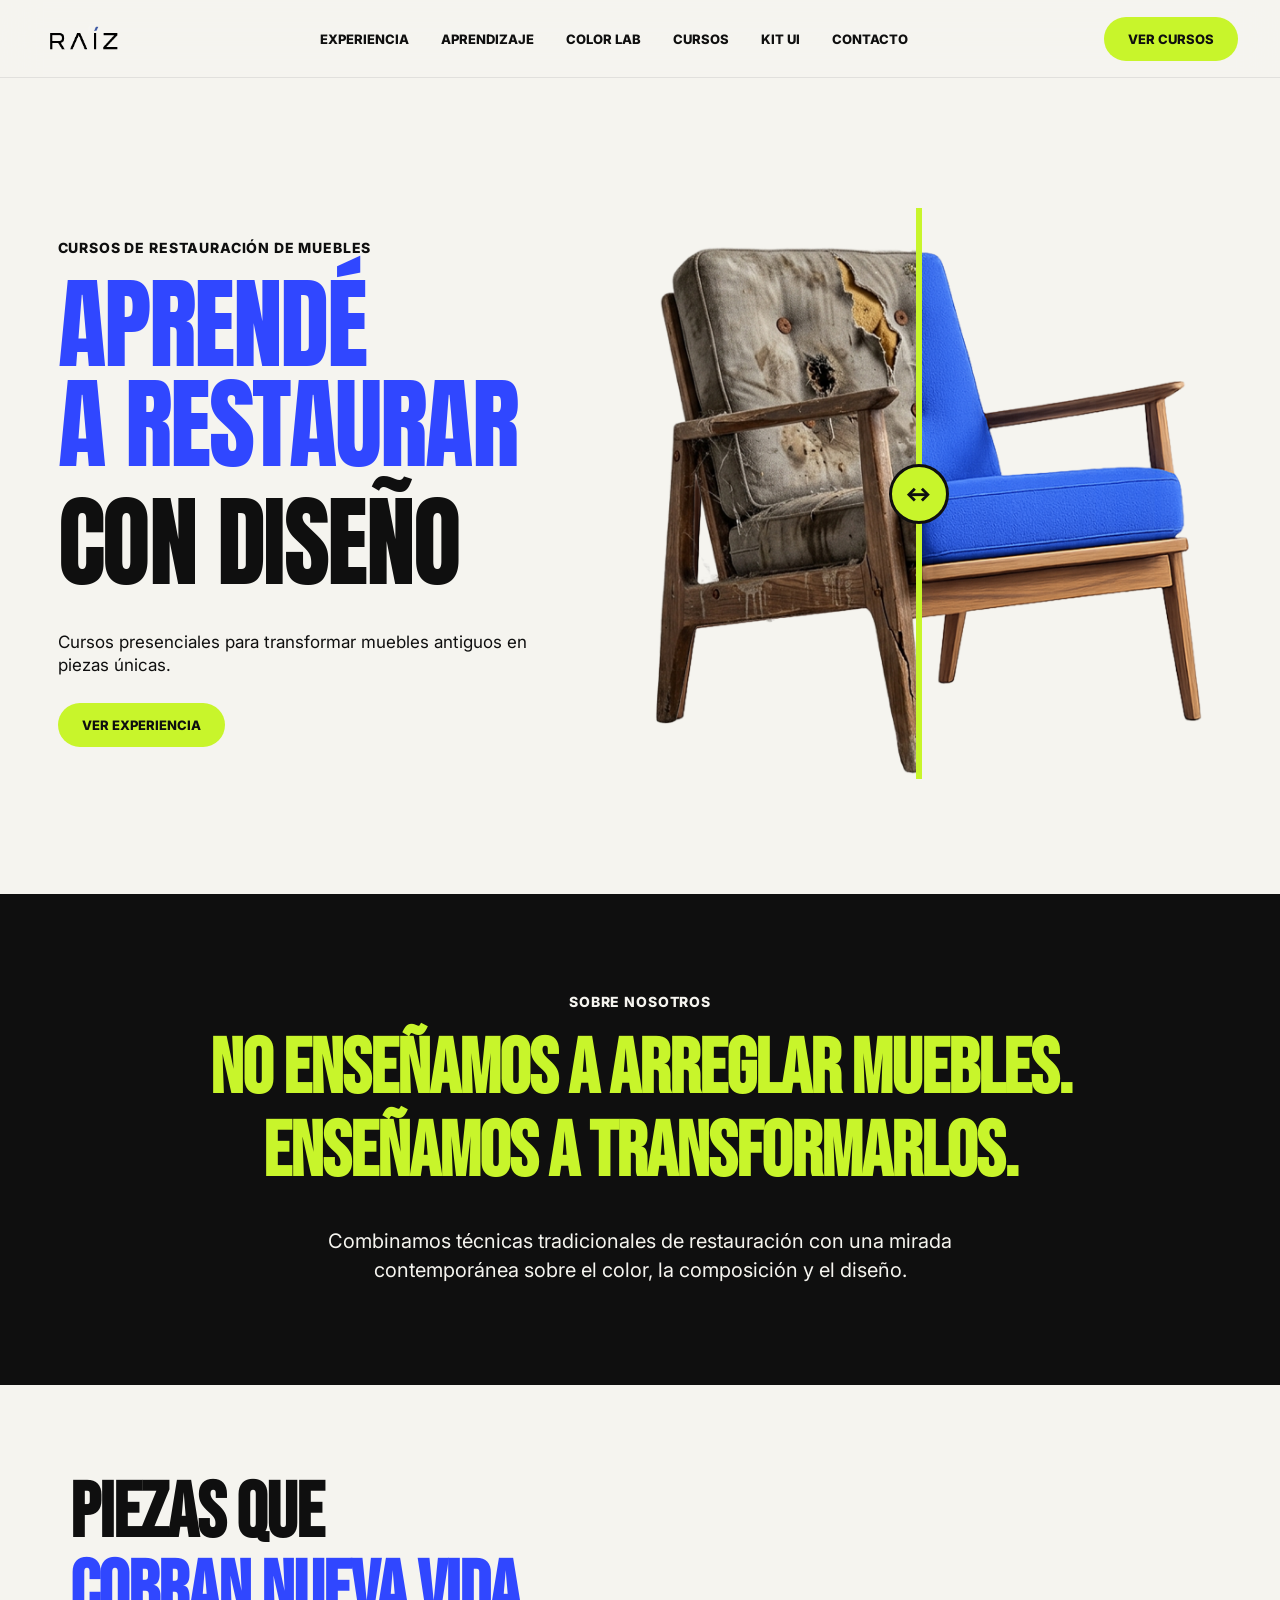
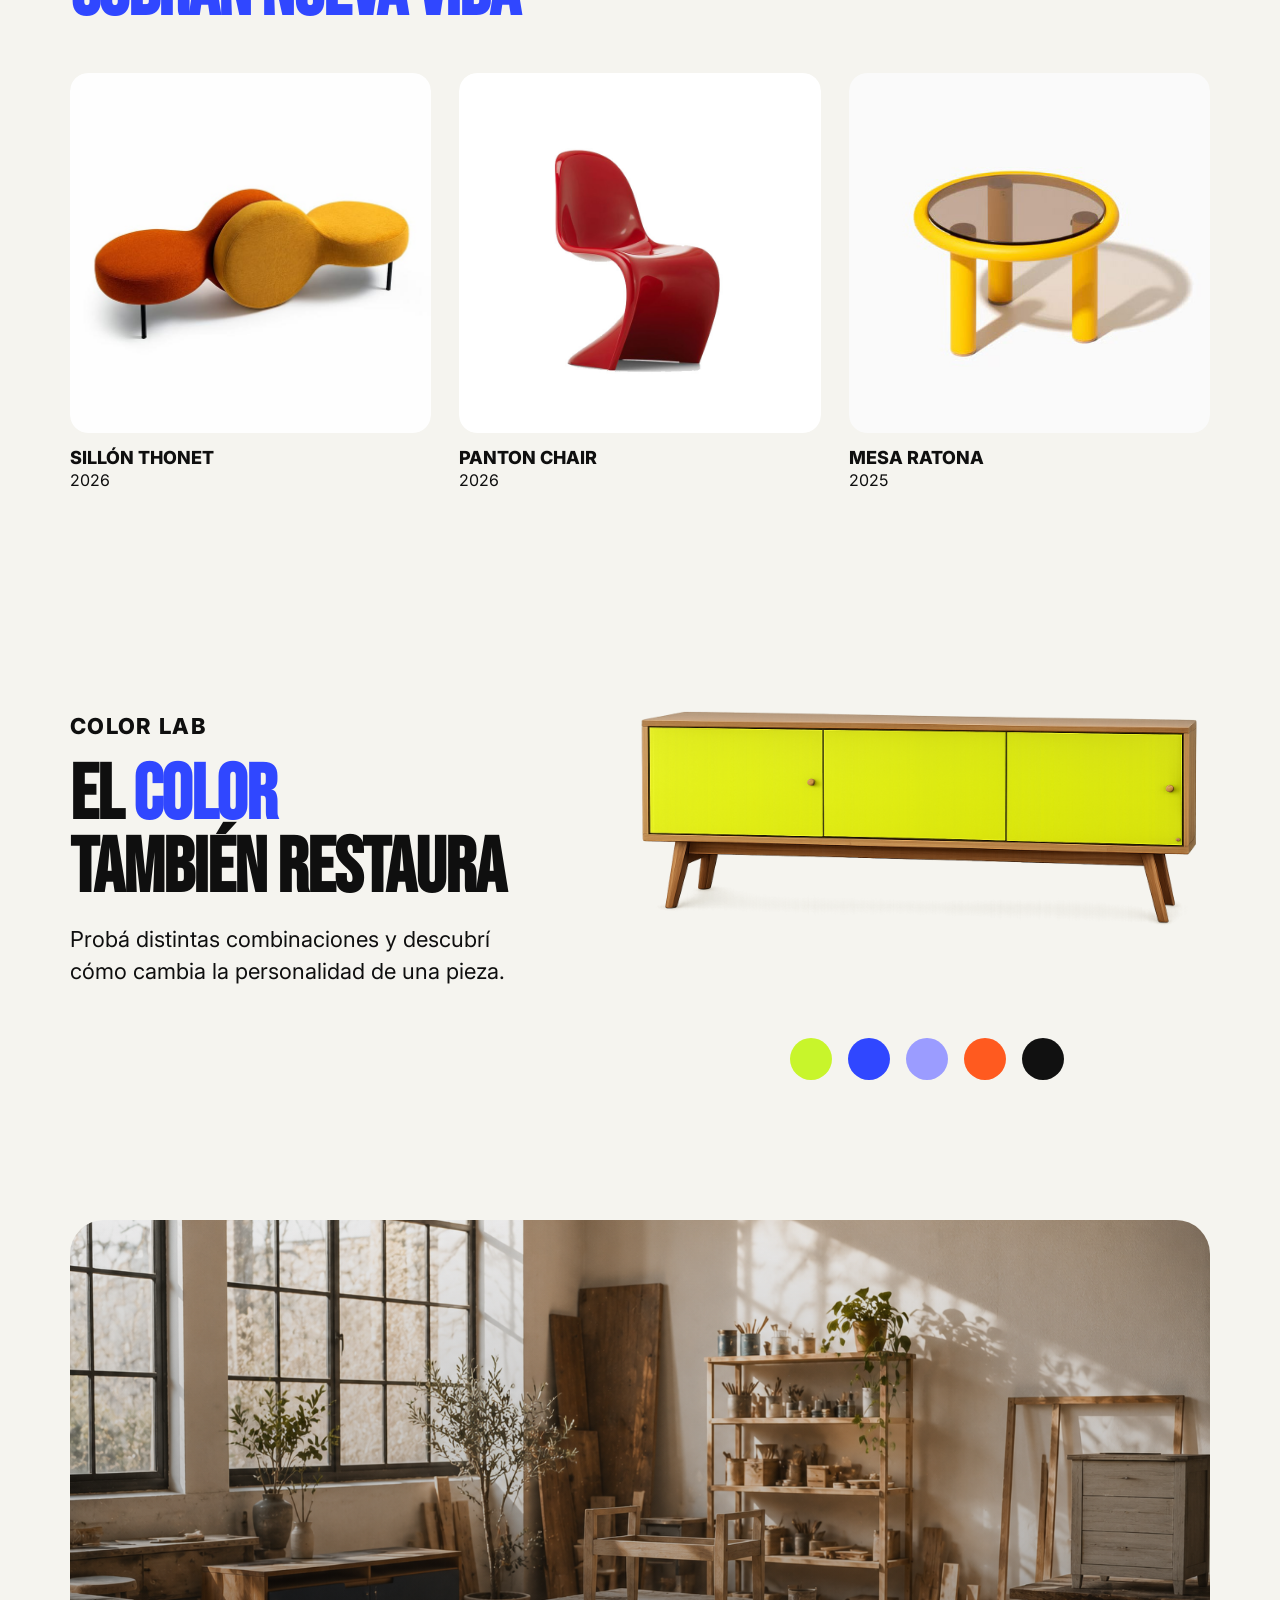
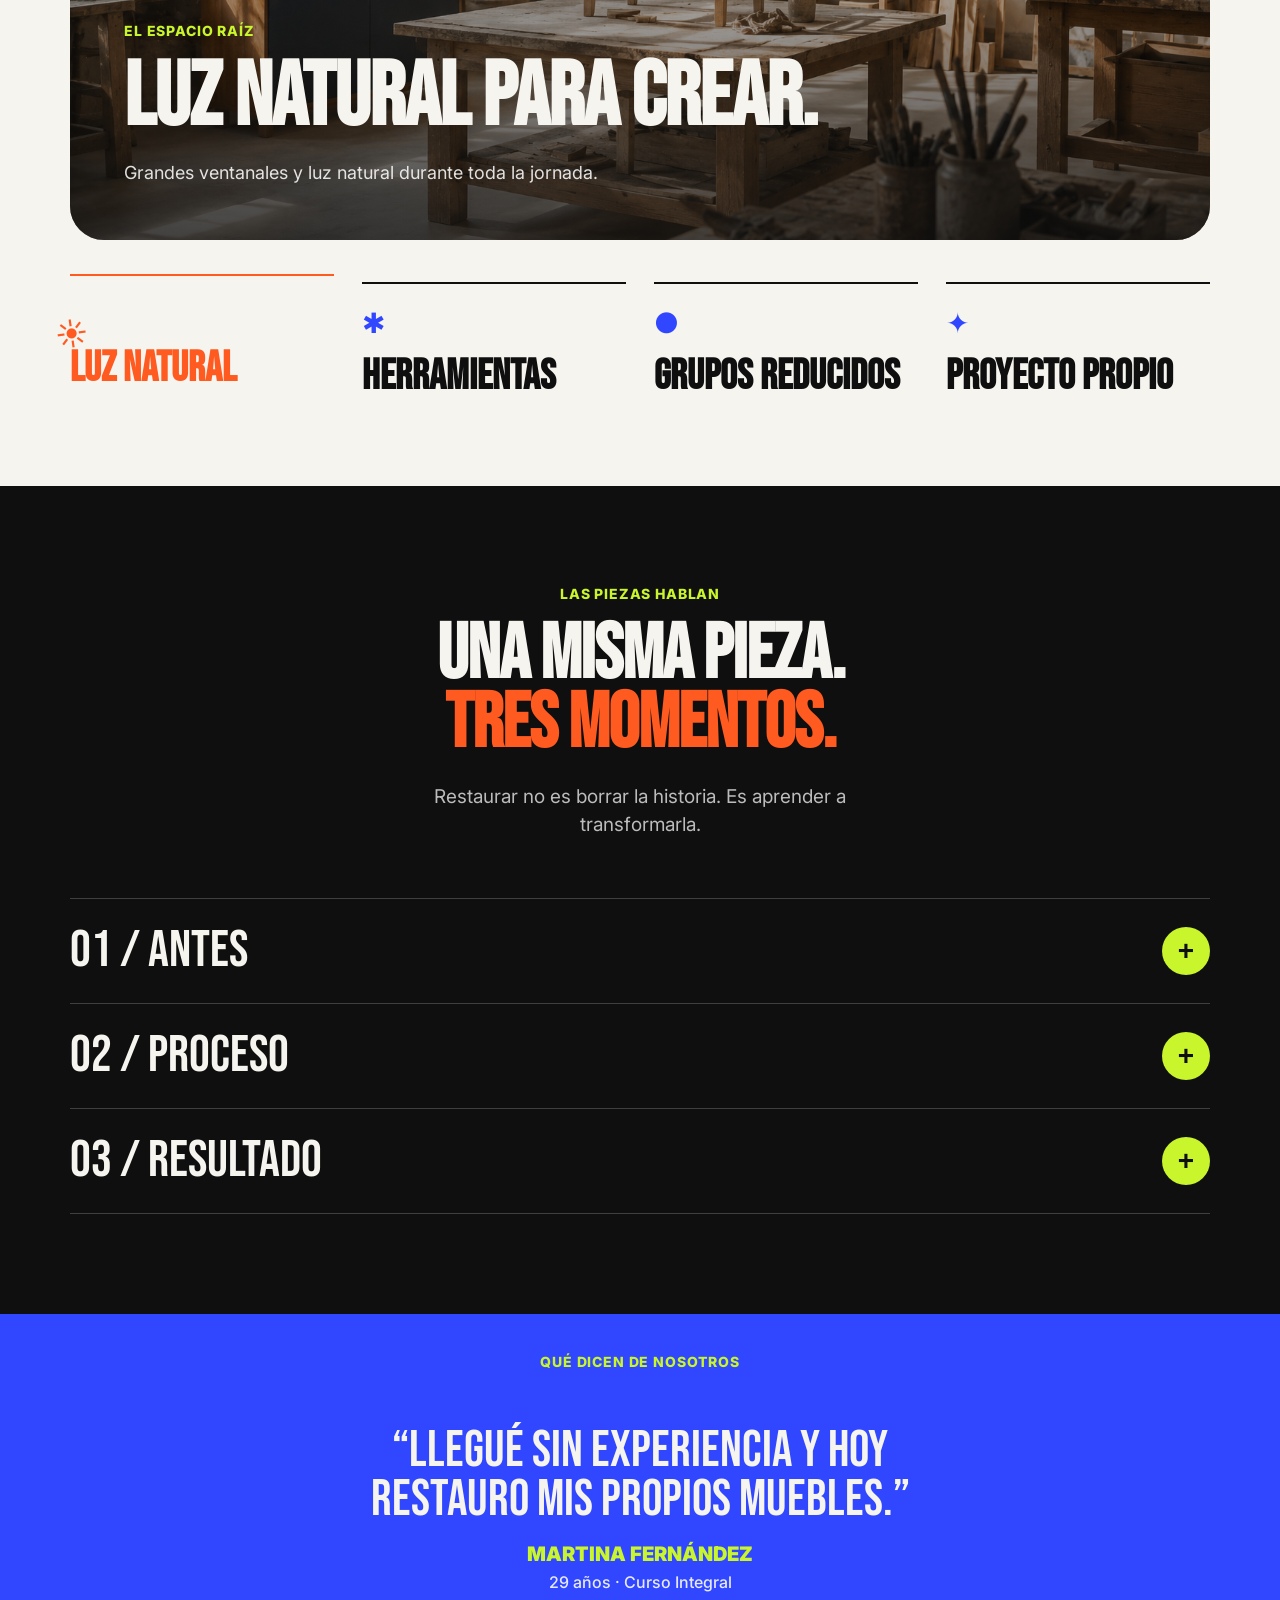
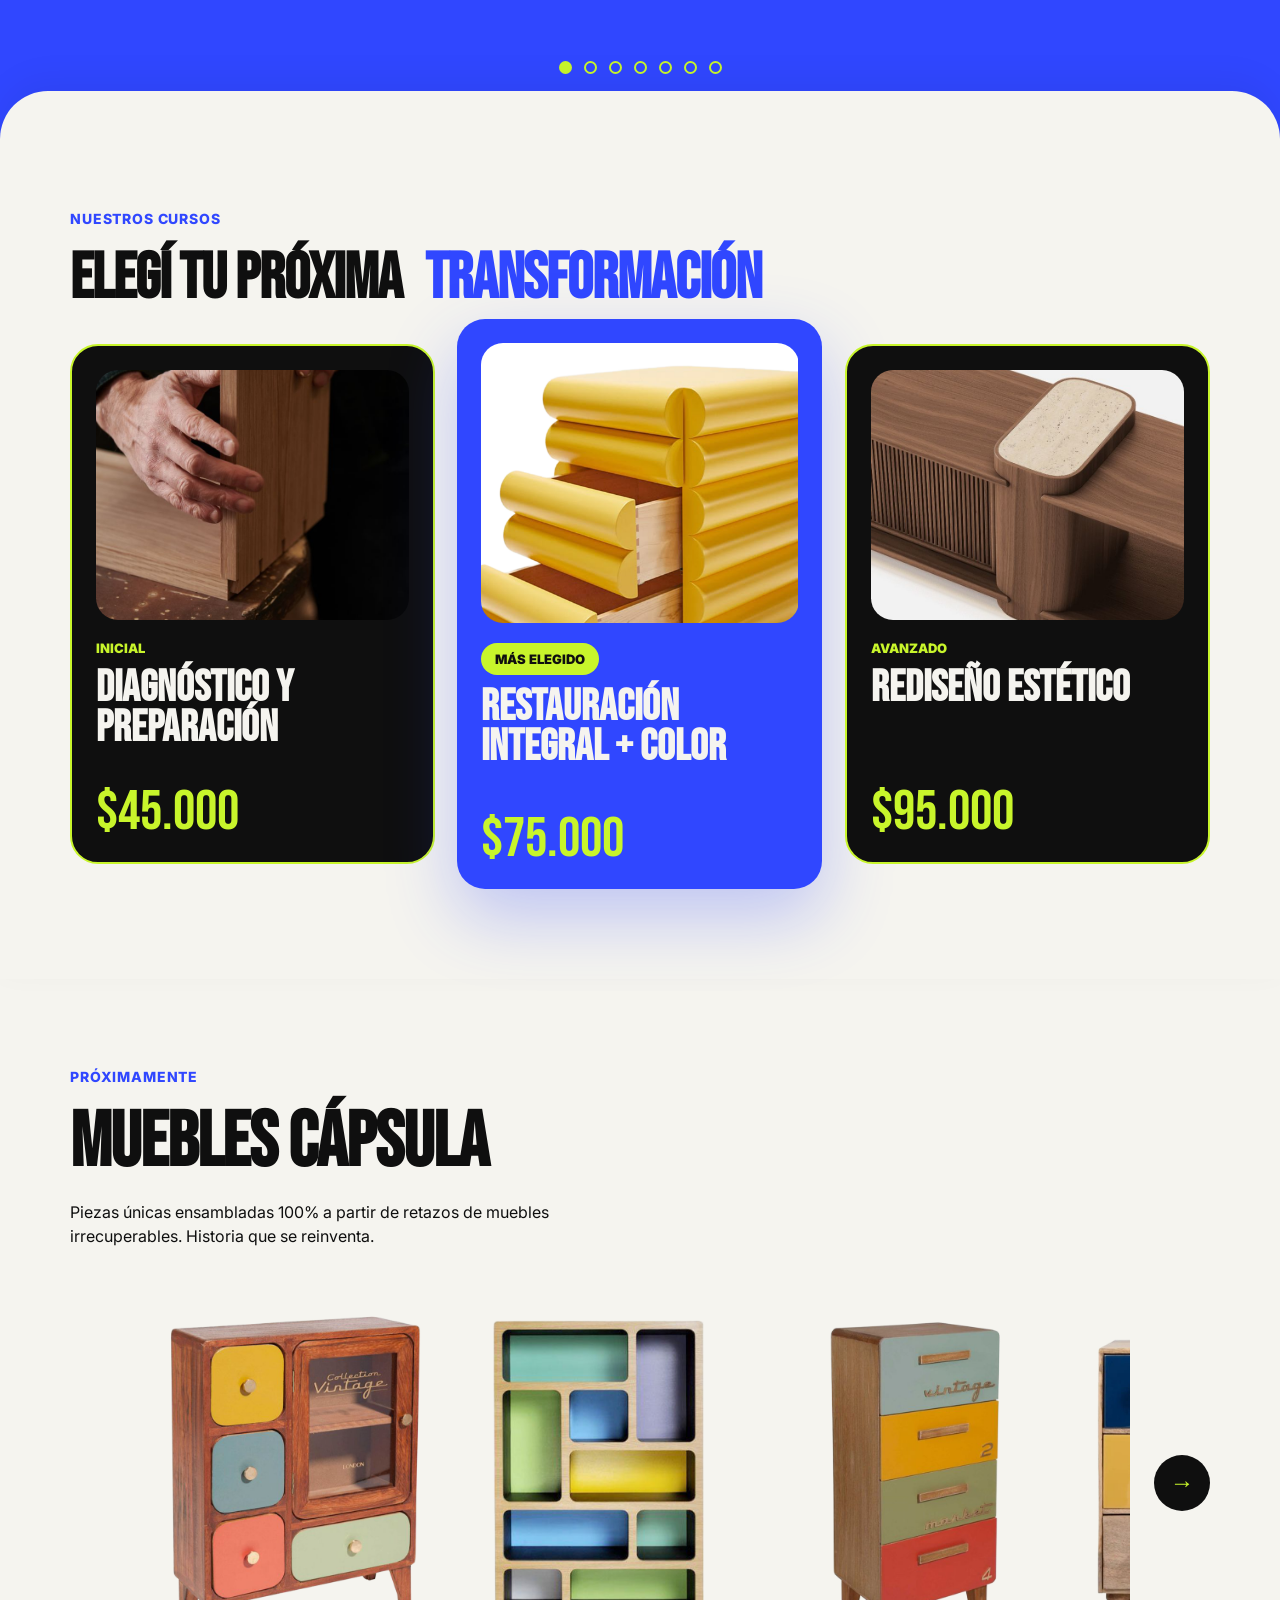
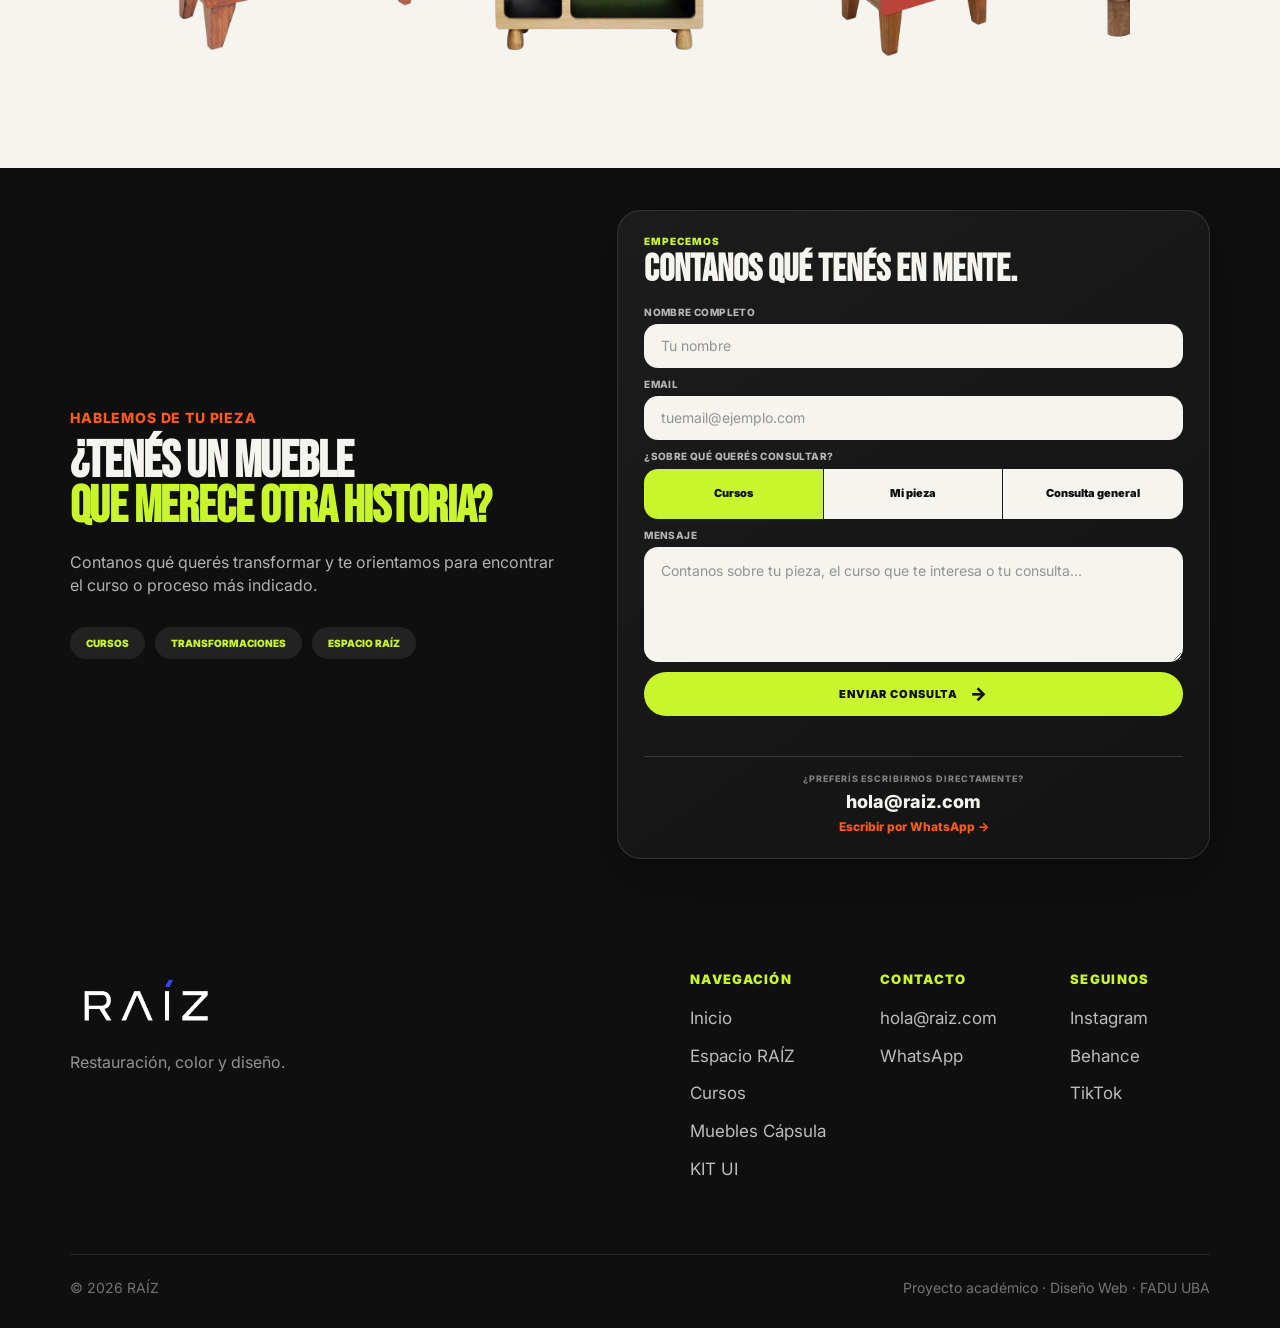
==== commit a8f26963: "Correcciones mobile kit ui" ====
--- a/index.html
+++ b/index.html
@@ -22,18 +22,13 @@
 
 </a>
 
-    <nav class="nav" id="nav">
-
+   <nav class="nav" id="nav">
   <a href="#experiencia">Experiencia</a>
   <a href="#aprendizaje">Aprendizaje</a>
   <a href="#color-lab">Color Lab</a>
+  <a href="#cursos">Cursos</a>
   <a href="kit-ui.html">Kit UI</a>
   <a href="#contacto">Contacto</a>
-
-  <a href="#cursos" class="mobile-courses-link">
-    Ver cursos
-  </a>
-
 </nav>
 
     <!-- ESTE QUEDA SOLO PARA DESKTOP -->
@@ -363,7 +358,7 @@
 </section>
 
   <!-- COLOR LAB -->
-<section class="color-lab reveal" id="colorlab">
+<section class="color-lab" id="color-lab">
 
     <div class="color-text reveal">
         <p class="eyebrow">Color Lab</p>
@@ -815,6 +810,82 @@
 
   </div>
 
+  <!-- TESTIMONIOS MOBILE -->
+
+<div class="testimonial-mobile-carousel">
+
+  <article class="testimonial-mobile-card">
+    <p>
+      “Llegué sin experiencia y hoy restauro mis propios muebles.”
+    </p>
+
+    <strong>
+      Martina Fernández
+    </strong>
+
+    <span>
+      29 años · Curso Integral
+    </span>
+  </article>
+
+  <article class="testimonial-mobile-card">
+    <p>
+      “Aprendí que restaurar también es diseñar y crear algo nuevo.”
+    </p>
+
+    <strong>
+      Camila Rodríguez
+    </strong>
+
+    <span>
+      34 años · Color Lab
+    </span>
+  </article>
+
+  <article class="testimonial-mobile-card">
+    <p>
+      “El ambiente del taller hizo que disfrutara cada parte del proceso.”
+    </p>
+
+    <strong>
+      Julieta Acosta
+    </strong>
+
+    <span>
+      27 años · Curso Inicial
+    </span>
+  </article>
+
+  <article class="testimonial-mobile-card">
+    <p>
+      “Ahora miro los muebles antiguos con otros ojos.”
+    </p>
+
+    <strong>
+      Lucía Herrera
+    </strong>
+
+    <span>
+      31 años · Curso Integral
+    </span>
+  </article>
+
+  <article class="testimonial-mobile-card">
+    <p>
+      “El curso me dio herramientas para empezar mi propio proyecto.”
+    </p>
+
+    <strong>
+      Sofía Benítez
+    </strong>
+
+    <span>
+      38 años · Rediseño Avanzado
+    </span>
+  </article>
+
+</div>
+
 </section>
 
   <!-- CURSOS -->
--- a/style.css
+++ b/style.css
@@ -3385,3 +3385,93 @@
   }
 }
 
+/* ==================================================
+   TESTIMONIOS MOBILE — CARRUSEL
+================================================== */
+
+.testimonial-mobile-carousel {
+  display: none;
+}
+
+@media (max-width: 620px) {
+
+  /* OCULTAR LA VERSIÓN ACTUAL */
+
+  .testimonial-desktop {
+    display: none;
+  }
+
+  /* MOSTRAR CARRUSEL */
+
+  .testimonial-mobile-carousel {
+    width: 100%;
+
+    display: flex;
+    gap: 16px;
+
+    overflow-x: auto;
+    overflow-y: hidden;
+
+    padding: 0 24px 18px;
+
+    scroll-snap-type: x mandatory;
+    scroll-padding-inline: 24px;
+
+    scrollbar-width: none;
+    -webkit-overflow-scrolling: touch;
+  }
+
+  .testimonial-mobile-carousel::-webkit-scrollbar {
+    display: none;
+  }
+
+  .testimonial-mobile-card {
+    flex: 0 0 84%;
+    min-width: 84%;
+    min-height: 360px;
+
+    padding: 34px 26px;
+
+    display: flex;
+    flex-direction: column;
+    justify-content: center;
+    align-items: center;
+
+    scroll-snap-align: center;
+
+    border-radius: 28px;
+
+    background: var(--blue);
+    color: var(--white);
+
+    text-align: center;
+  }
+
+  .testimonial-mobile-card p {
+    margin: 0 0 34px;
+
+    font-family: "Bebas Neue", sans-serif;
+    font-size: 38px;
+    line-height: 1.02;
+    text-transform: uppercase;
+    text-wrap: balance;
+  }
+
+  .testimonial-mobile-card strong {
+    color: var(--green);
+
+    font-size: 16px;
+    font-weight: 900;
+    text-transform: uppercase;
+  }
+
+  .testimonial-mobile-card span {
+    margin-top: 6px;
+
+    color: rgba(255, 255, 255, 0.72);
+
+    font-size: 13px;
+  }
+
+}
+
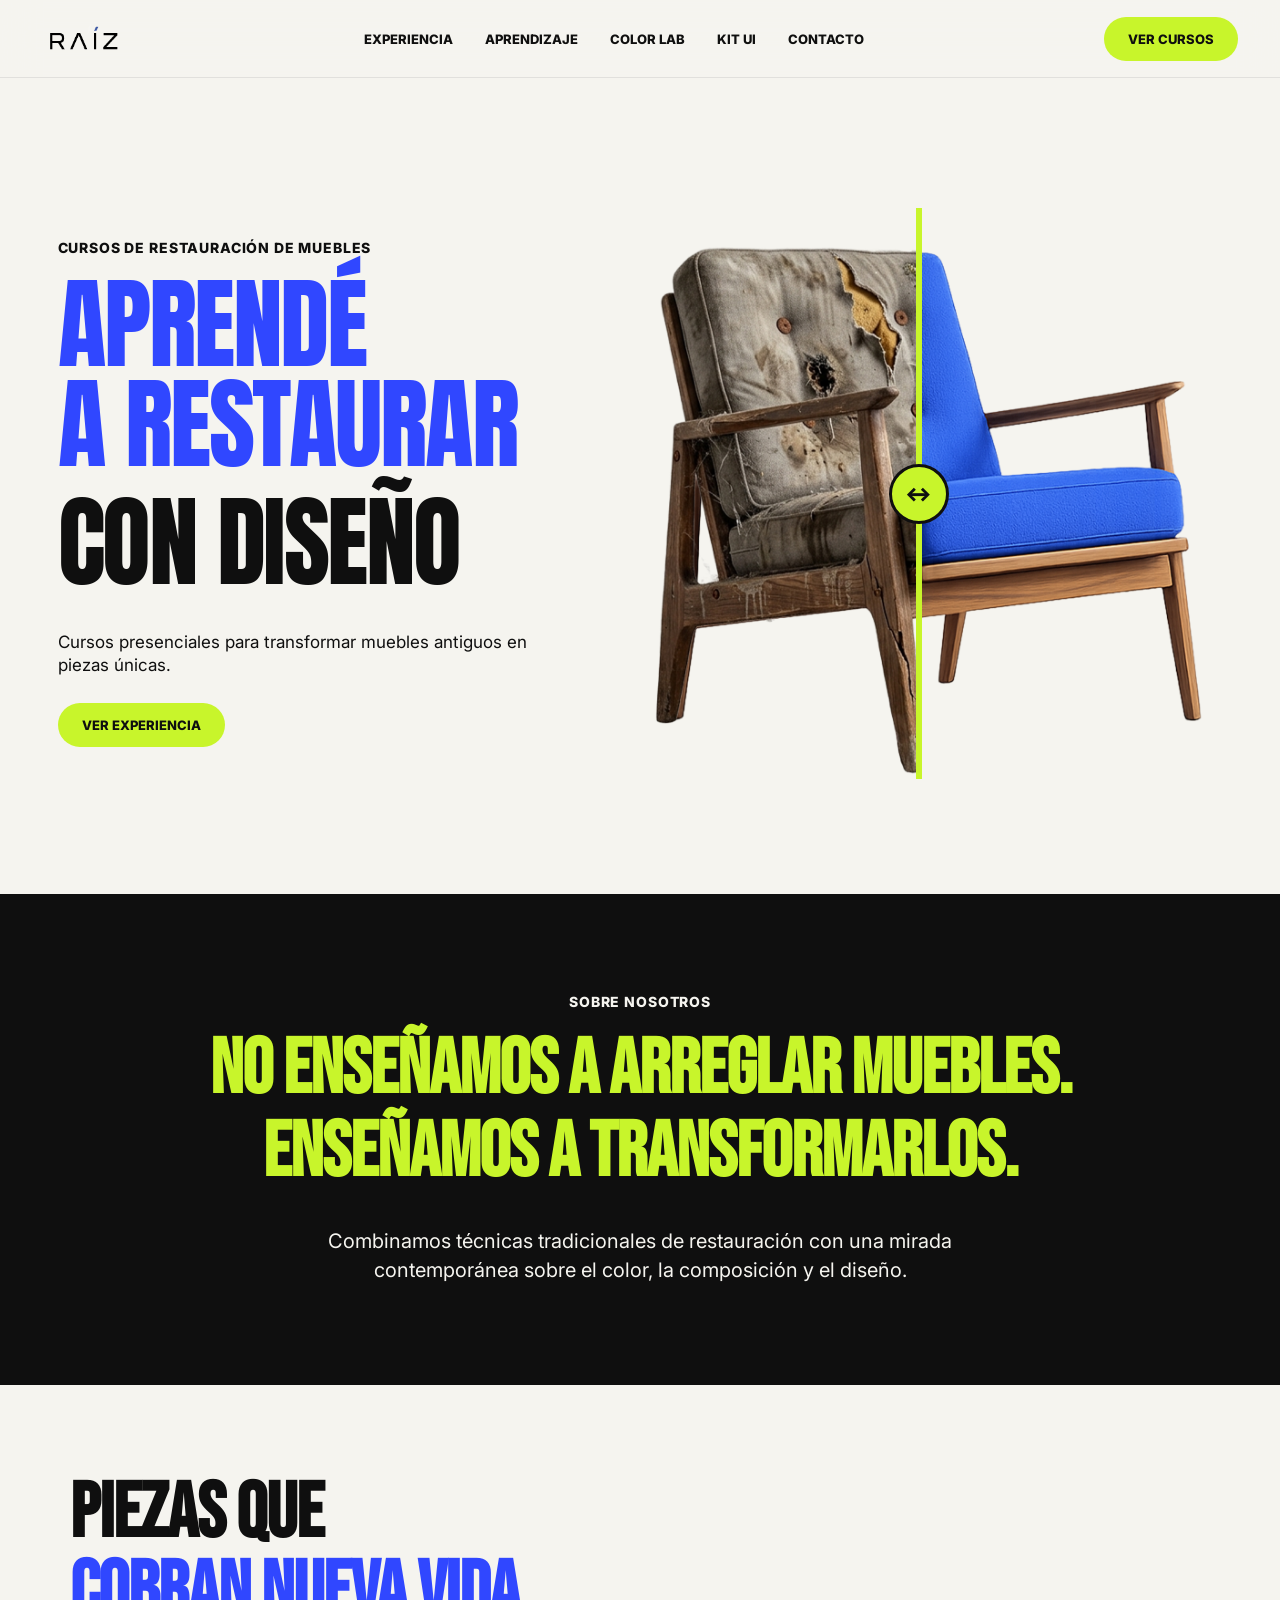
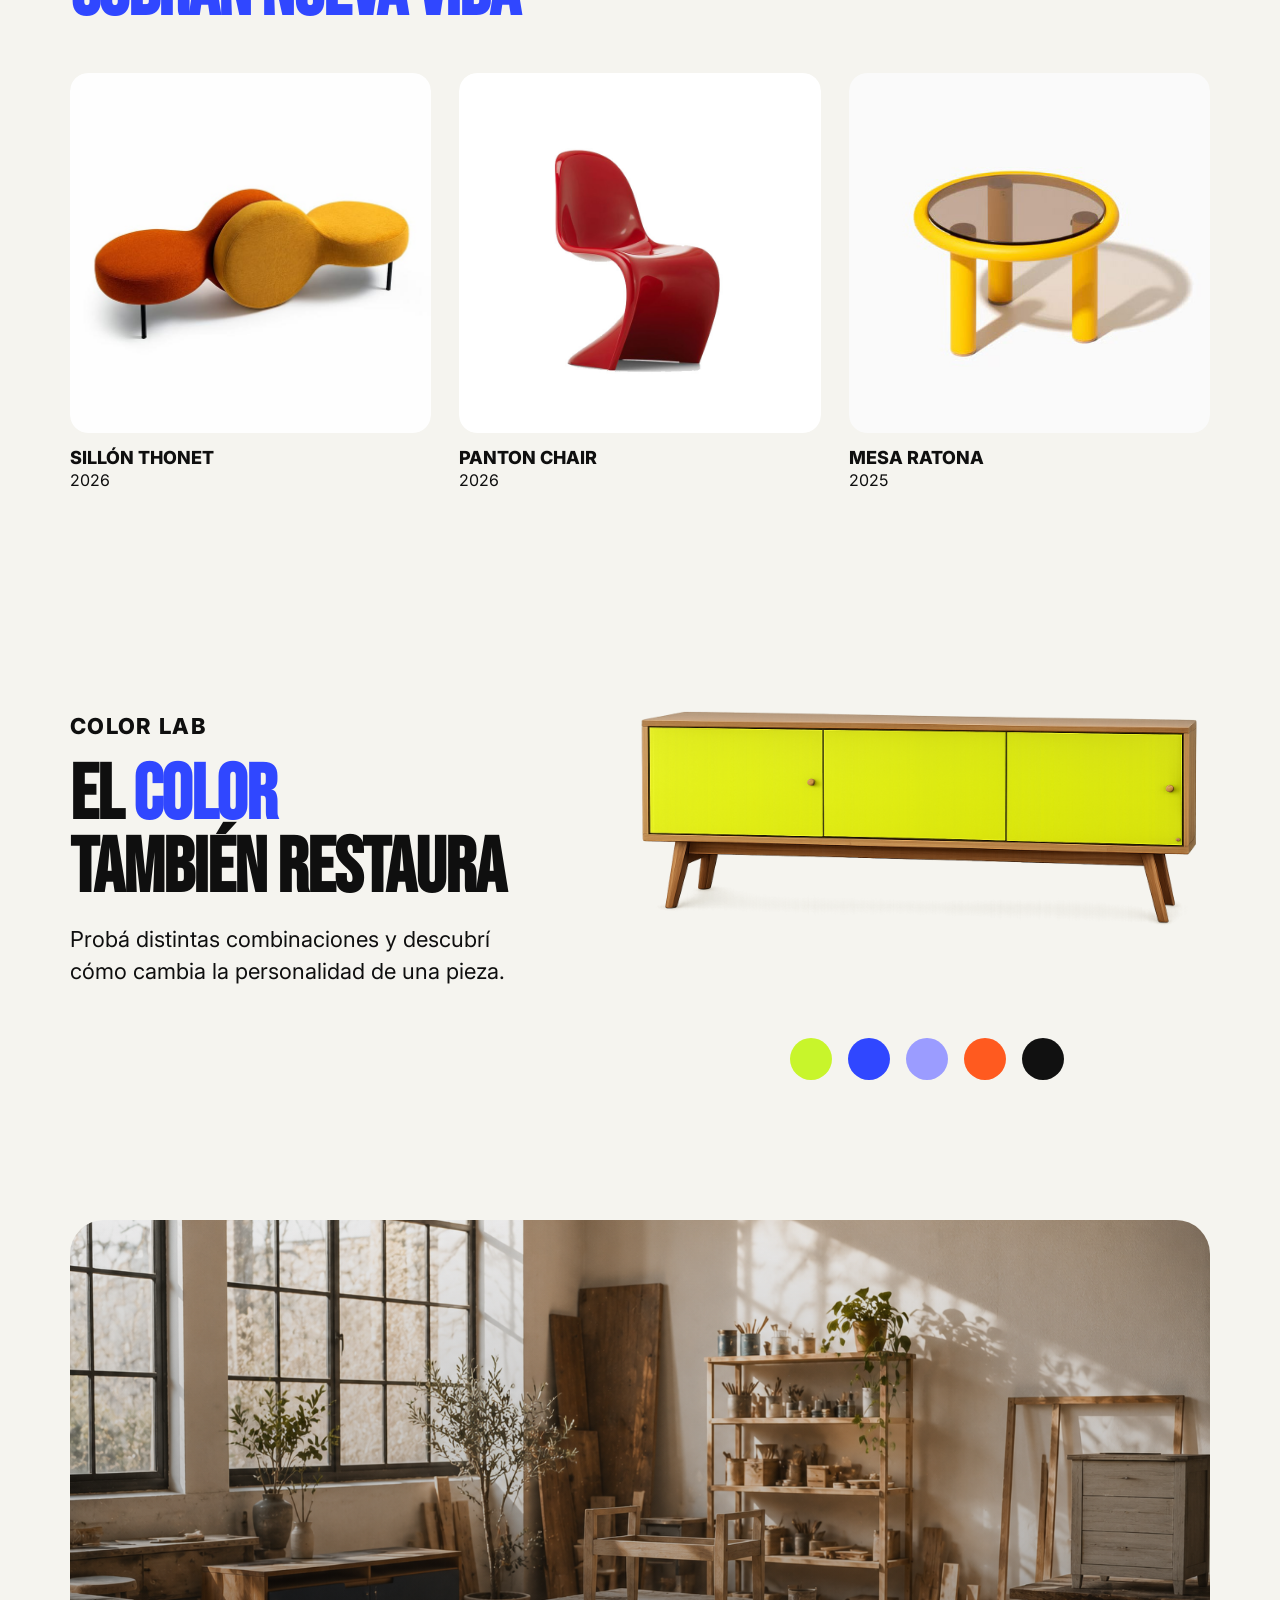
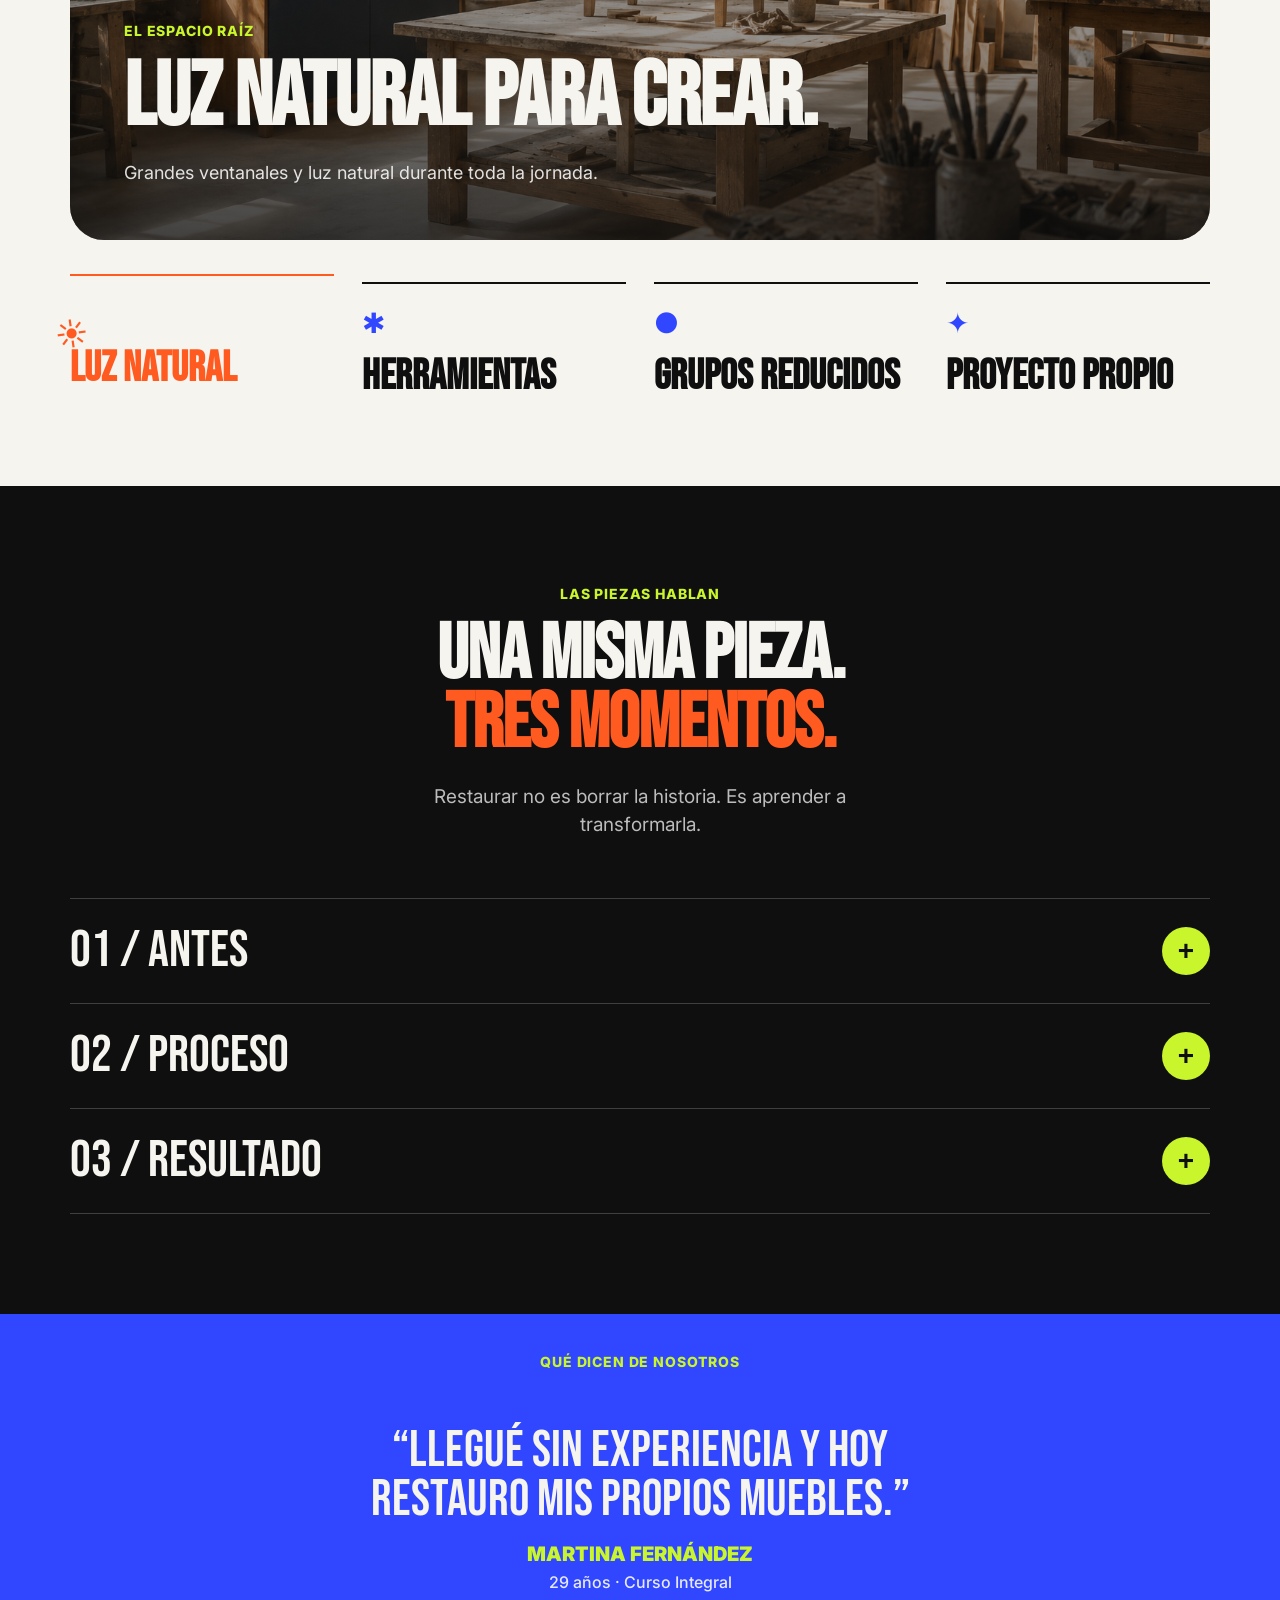
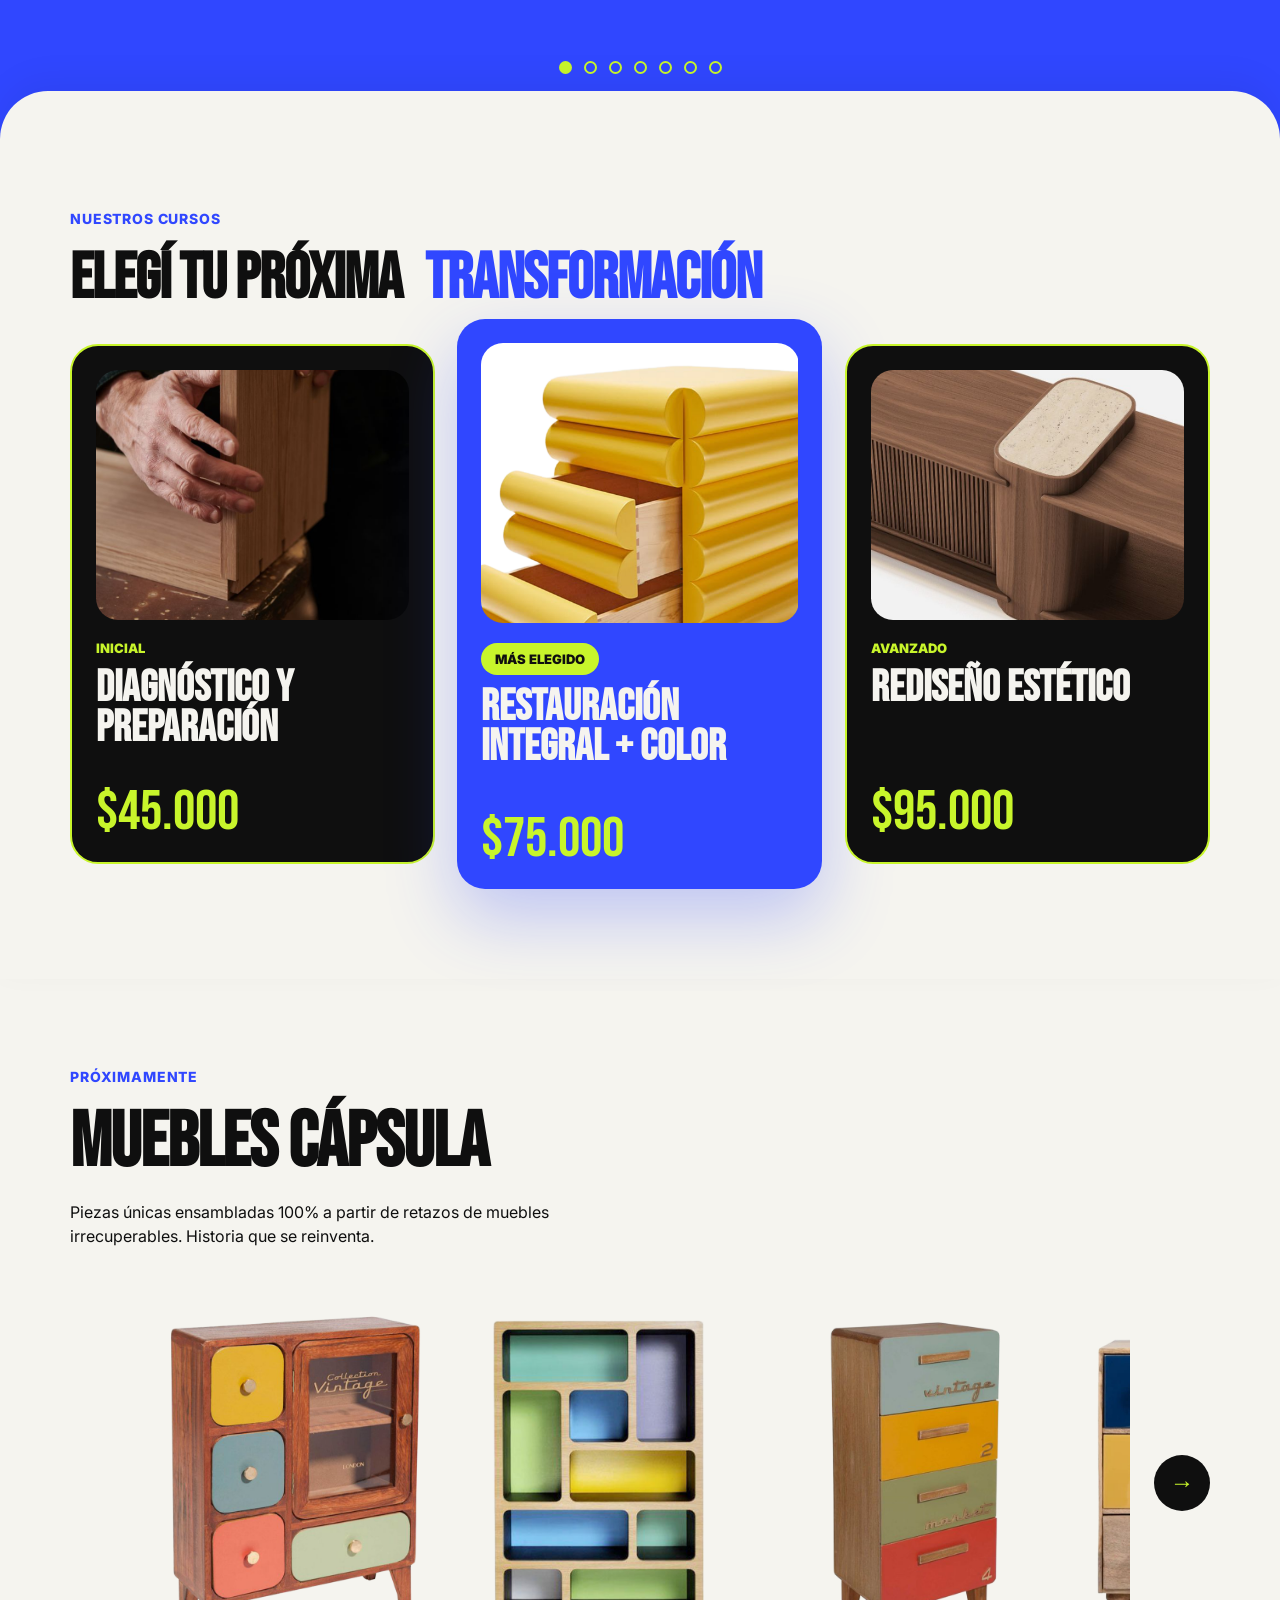
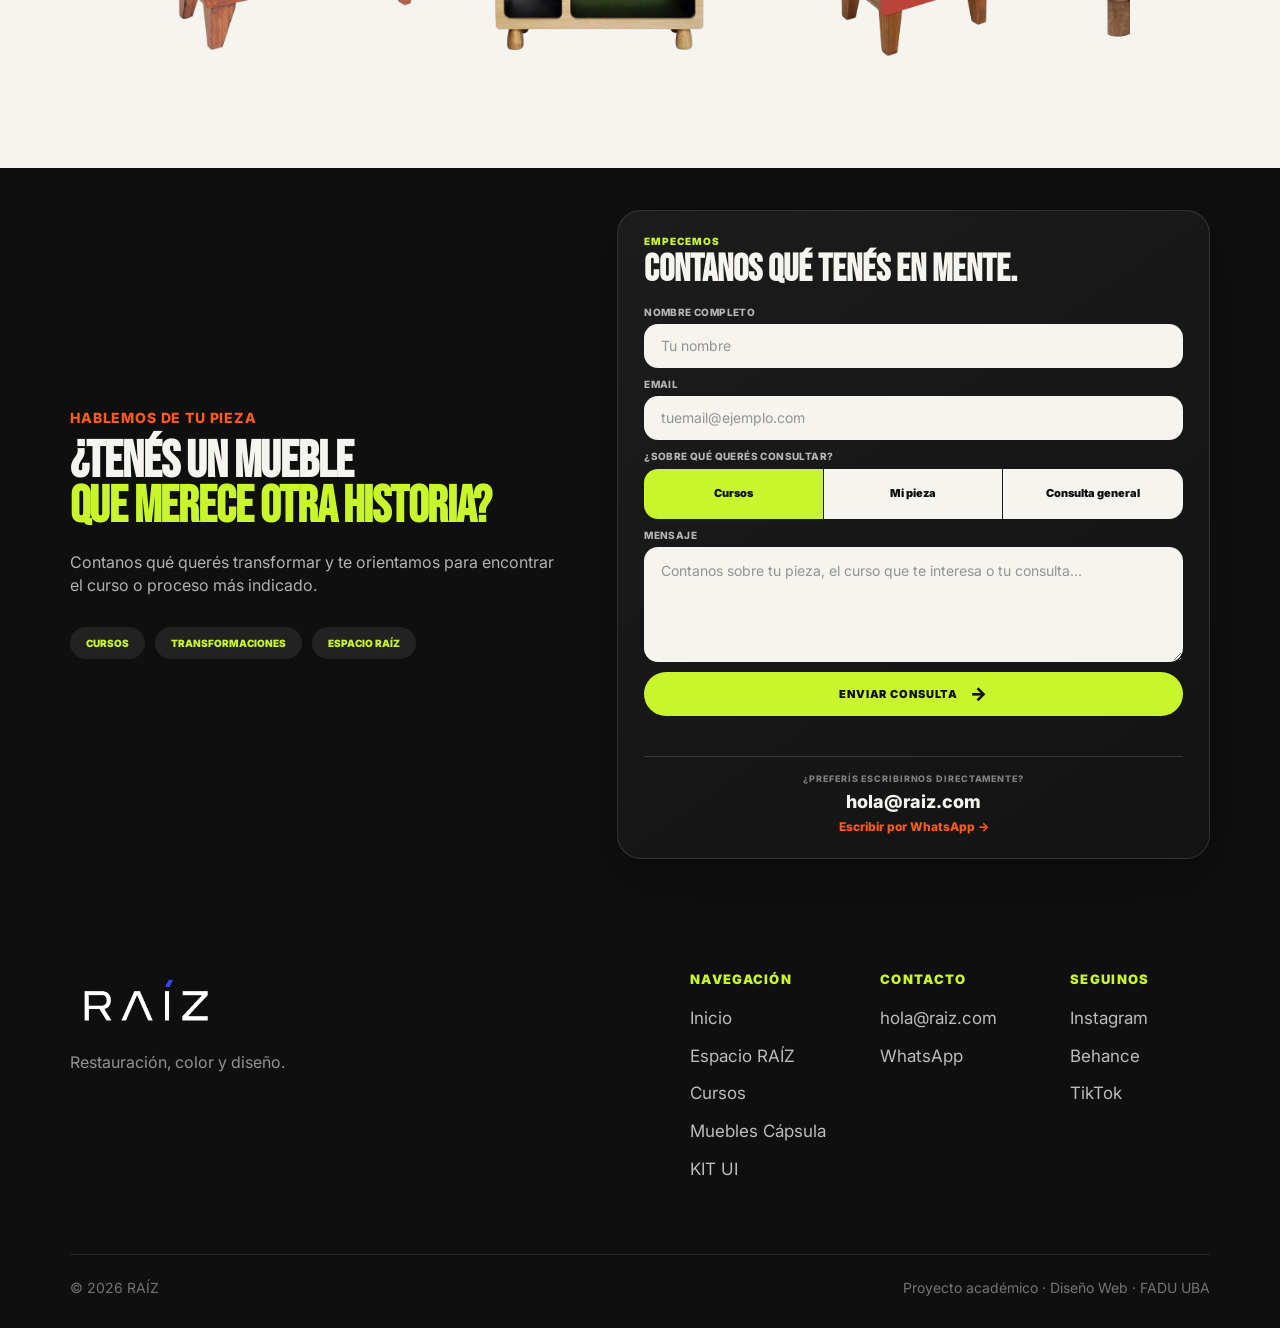
==== commit b69a6166: "3" ====
--- a/index.html
+++ b/index.html
@@ -26,7 +26,6 @@
   <a href="#experiencia">Experiencia</a>
   <a href="#aprendizaje">Aprendizaje</a>
   <a href="#color-lab">Color Lab</a>
-  <a href="#cursos">Cursos</a>
   <a href="kit-ui.html">Kit UI</a>
   <a href="#contacto">Contacto</a>
 </nav>
